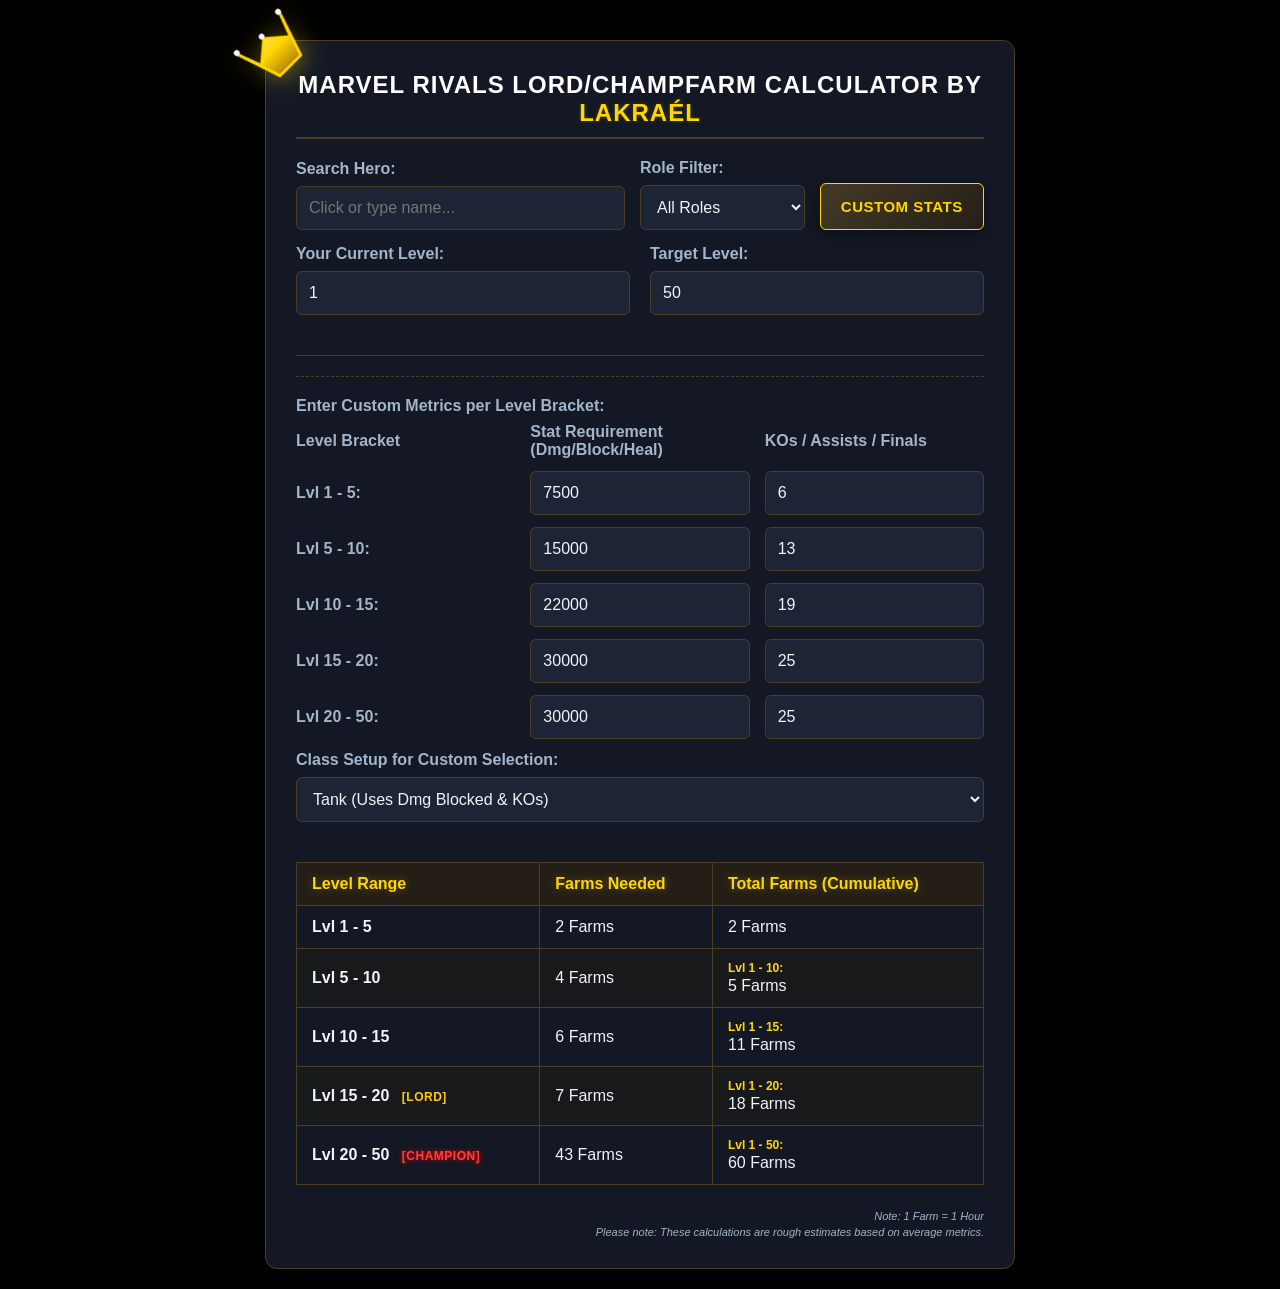
==== index.html @ 8ee36811 "Rename MRLFCHFCALC.html to index.html" ====
<!DOCTYPE html>
<html lang="en">
<head>
    <meta charset="UTF-8">
    <meta name="viewport" content="width=device-width, initial-scale=1.0">
    <title>Marvel Rivals Lord/Champfarm Calculator by Lakraél</title>
    <style>
        :root {
            --bg-color: #000000;
            --container-bg: rgba(21, 26, 38, 0.95);
            --input-bg: rgba(31, 38, 55, 0.9);
            --border-color: #4a3e25; 
            --text-main: #f0f3f8;
            --text-muted: #a3b5cc;
            --accent-color: #ffd700; 
            --gold-glow: #ffb700;
            --table-header: rgba(38, 32, 21, 0.9);
            --table-zebra: rgba(31, 26, 17, 0.5);
            --dps-color: #ff6b6b;
            --tank-color: #54a0ff;
            --support-color: #1dd1a1;
        }

        * {
            box-sizing: border-box;
            margin: 0;
            padding: 0;
            font-family: 'Segoe UI', Tahoma, Geneva, Verdana, sans-serif;
        }

        body {
            background-color: var(--bg-color);
            color: var(--text-main);
            padding: 40px 20px 20px 20px; 
            display: flex;
            justify-content: center;
            align-items: center;
            min-height: 100vh;
        }

        .calculator-card {
            background-color: var(--container-bg);
            border: 1px solid var(--border-color);
            border-radius: 12px;
            width: 100%;
            max-width: 750px;
            padding: 30px;
            box-shadow: 0 12px 40px rgba(0,0,0,0.8);
            transition: transform 0.3s ease, box-shadow 0.3s ease;
            position: relative; 
        }

        .calculator-card:hover {
            box-shadow: 0 16px 50px rgba(255, 215, 0, 0.1);
        }

        .crown-wrapper {
            position: absolute;
            top: -25px; 
            left: -25px;
            z-index: 100;
            cursor: pointer;
        }

        .card-crown-svg {
            width: 70px;
            height: 70px;
            transform: rotate(-45deg); 
            filter: drop-shadow(0 4px 12px rgba(255, 215, 0, 0.4));
            transition: transform 0.3s cubic-bezier(0.175, 0.885, 0.32, 1.275);
            display: block;
        }

        .crown-wrapper:hover .card-crown-svg {
            transform: rotate(-45deg) scale(1.15); 
            filter: drop-shadow(0 6px 18px rgba(255, 215, 0, 0.6));
        }

        .crown-tooltip {
            position: absolute;
            top: 100%; 
            left: 50%;
            transform: translateX(-50%) translateY(5px);
            background-color: #1f2637;
            border: 1px solid var(--accent-color);
            color: #ffffff;
            padding: 6px 14px;
            border-radius: 6px;
            font-size: 13px;
            font-weight: bold;
            white-space: nowrap;
            box-shadow: 0 6px 20px rgba(0,0,0,0.7);
            opacity: 0;
            visibility: hidden;
            transition: opacity 0.25s ease, transform 0.25s ease, visibility 0.25s;
            pointer-events: none;
        }

        .crown-tooltip::after {
            content: "";
            position: absolute;
            bottom: 100%;
            left: 50%;
            transform: translateX(-50%);
            border-width: 6px;
            border-style: solid;
            border-color: transparent transparent var(--accent-color) transparent;
        }

        .crown-wrapper:hover .crown-tooltip {
            opacity: 1;
            visibility: visible;
            transform: translateX(-50%) translateY(15px); 
        }

        h1 {
            font-size: 24px;
            margin-bottom: 20px;
            text-align: center;
            color: #ffffff;
            text-transform: uppercase;
            letter-spacing: 1px;
            border-bottom: 2px solid var(--border-color);
            padding-bottom: 10px;
        }

        .shimmer-name {
            color: var(--accent-color);
            font-weight: bold;
            text-shadow: 0 0 4px rgba(255, 215, 0, 0.2);
            animation: goldGlow 3s infinite alternate ease-in-out;
            display: inline-block;
        }

        @keyframes goldGlow {
            0% { text-shadow: 0 0 4px rgba(255, 215, 0, 0.4), 0 0 10px rgba(255, 215, 0, 0.2); filter: brightness(1); }
            50% { text-shadow: 0 0 12px rgba(255, 215, 0, 0.8), 0 0 25px rgba(255, 183, 0, 0.6); filter: brightness(1.2); }
            100% { text-shadow: 0 0 4px rgba(255, 215, 0, 0.4), 0 0 10px rgba(255, 215, 0, 0.2); filter: brightness(1); }
        }

        .form-group {
            margin-bottom: 20px;
            position: relative;
        }

        label {
            display: block;
            margin-bottom: 8px;
            font-weight: 600;
            color: var(--text-muted);
        }

        select, input {
            width: 100%;
            padding: 12px;
            background-color: var(--input-bg);
            border: 1px solid var(--border-color);
            border-radius: 6px;
            color: var(--text-main);
            font-size: 16px;
            outline: none;
            transition: border-color 0.2s, box-shadow 0.2s, transform 0.2s ease;
        }

        select:hover, input:hover {
            border-color: var(--accent-color);
            box-shadow: 0 0 10px rgba(255, 215, 0, 0.2);
            transform: scale(1.01);
        }

        select:focus, input:focus {
            border-color: var(--accent-color);
            box-shadow: 0 0 14px rgba(255, 215, 0, 0.4);
            transform: scale(1.01);
        }

        .top-controls-grid {
            display: grid;
            grid-template-columns: 2fr 1fr 1fr;
            gap: 15px;
            margin-bottom: 15px;
            align-items: flex-end;
        }

        .btn-custom-stats {
            width: 100%;
            padding: 12px;
            background: linear-gradient(135deg, rgba(74, 62, 37, 0.9), rgba(38, 32, 21, 0.9));
            border: 1px solid var(--accent-color);
            border-radius: 6px;
            color: var(--accent-color);
            font-size: 15px;
            font-weight: bold;
            cursor: pointer;
            text-transform: uppercase;
            letter-spacing: 0.5px;
            transition: all 0.2s ease;
            height: 47px;
            display: flex;
            justify-content: center;
            align-items: center;
            box-shadow: 0 4px 15px rgba(0,0,0,0.4);
        }

        .btn-custom-stats:hover {
            background: linear-gradient(135deg, var(--accent-color), #b8860b);
            color: #000000;
            box-shadow: 0 0 15px rgba(255, 215, 0, 0.4);
            transform: scale(1.03);
        }

        .suggestions-list {
            position: absolute;
            top: 100%;
            left: 0;
            width: 100%;
            background-color: #1f2637;
            border: 1px solid var(--border-color);
            border-top: none;
            border-radius: 0 0 6px 6px;
            max-height: 250px;
            overflow-y: auto;
            z-index: 1000;
            display: none;
            box-shadow: 0 8px 24px rgba(0,0,0,0.5);
        }

        .suggestion-item {
            padding: 12px;
            cursor: pointer;
            display: flex;
            justify-content: space-between;
            align-items: center;
            border-bottom: 1px solid rgba(74, 62, 37, 0.3);
            transition: background-color 0.2s, color 0.2s;
        }

        .suggestion-item:hover {
            background-color: rgba(255, 215, 0, 0.15);
            color: #ffffff;
        }

        .suggestion-item:last-child { border-bottom: none; }

        .role-badge {
            font-size: 11px;
            padding: 2px 6px;
            border-radius: 4px;
            font-weight: bold;
            text-transform: uppercase;
        }
        .badge-dps { background-color: rgba(255, 107, 107, 0.15); color: var(--dps-color); border: 1px solid rgba(255, 107, 107, 0.3); }
        .badge-tank { background-color: rgba(84, 160, 255, 0.15); color: var(--tank-color); border: 1px solid rgba(84, 160, 255, 0.3); }
        .badge-support { background-color: rgba(29, 209, 161, 0.15); color: var(--support-color); border: 1px solid rgba(29, 209, 161, 0.3); }
        .badge-custom { background-color: rgba(255, 215, 0, 0.1); color: var(--accent-color); border: 1px solid rgba(255, 215, 0, 0.2); }

        .level-tracker-grid {
            display: grid;
            grid-template-columns: 1fr 1fr;
            gap: 20px;
            margin-bottom: 20px;
            border-bottom: 1px solid var(--border-color);
            padding-bottom: 20px;
        }

        .custom-inputs {
            display: block;
            margin-top: 20px;
            border-top: 1px dashed var(--border-color);
            padding-top: 20px;
        }

        .grid-row {
            display: grid;
            grid-template-columns: 1fr 1fr 1fr;
            gap: 15px;
            margin-bottom: 12px;
            align-items: center;
        }

        .grid-row span {
            font-weight: bold;
            color: var(--text-muted);
        }

        .table-container {
            margin-top: 30px;
            overflow-x: auto;
        }

        table {
            width: 100%;
            border-collapse: collapse;
            margin-top: 10px;
            background-color: transparent;
        }

        th, td {
            padding: 12px 15px;
            text-align: left;
            border: 1px solid var(--border-color);
        }

        th {
            background-color: var(--table-header);
            color: var(--accent-color);
            font-weight: 600;
            text-shadow: 0 0 8px rgba(255, 215, 0, 0.3);
        }

        tr { Black-color: transparent; transition: transform 0.2s ease, background-color 0.2s; }

        tbody tr:hover td {
            background-color: rgba(74, 62, 37, 0.2) !important;
            color: #ffffff;
        }
        
        tbody tr:hover { transform: scale(1.01); }

        tr:nth-child(even) td { background-color: var(--table-zebra); }
        
        .total-label {
            color: var(--accent-color);
            font-weight: bold;
            font-size: 12px;
            display: block;
            margin-bottom: 2px;
        }

        /* Blitzer-Animationen für Ränge */
        .rank-badge {
            font-weight: 900;
            margin-left: 8px;
            text-transform: uppercase;
            font-size: 12px;
            letter-spacing: 0.5px;
        }

        /* Lord blitzt dezent */
        .rank-lord {
            color: #ffcc00;
            animation: lordFlash 2s infinite ease-in-out;
        }

        /* Champion blitzt aggressiver und stärker */
        .rank-champion {
            color: #ff3e3e;
            text-shadow: 0 0 4px #ff0000;
            animation: champFlash 0.8s infinite ease-in-out;
        }

        @keyframes lordFlash {
            0%, 100% { opacity: 0.6; text-shadow: 0 0 2px rgba(255,204,0,0.4); }
            50% { opacity: 1; text-shadow: 0 0 8px rgba(255,204,0,1); }
        }

        @keyframes champFlash {
            0%, 100% { opacity: 0.4; text-shadow: 0 0 2px rgba(255,0,0,0.3); transform: scale(1); }
            50% { opacity: 1; text-shadow: 0 0 14px #ff0000, 0 0 4px #ffffff; transform: scale(1.03); }
        }

        .footer-container {
            margin-top: 25px;
            display: flex;
            flex-direction: column;
            gap: 4px;
            align-items: flex-end;
            font-size: 11px;
            color: var(--text-muted);
            font-style: italic;
        }

        /* MODAL STYLES */
        .modal-overlay {
            position: fixed;
            top: 0;
            left: 0;
            width: 100%;
            height: 100%;
            background-color: rgba(0, 0, 0, 0.85);
            display: flex;
            justify-content: center;
            align-items: center;
            z-index: 2000;
            opacity: 0;
            visibility: hidden;
            transition: opacity 0.3s ease, visibility 0.3s ease;
        }

        .modal-overlay.active {
            opacity: 1;
            visibility: visible;
        }

        .modal-content {
            background-color: var(--container-bg);
            border: 2px solid var(--border-color);
            border-radius: 12px;
            width: 100%;
            max-width: 520px;
            padding: 30px;
            box-shadow: 0 20px 60px rgba(0,0,0,0.9);
            transform: translateY(-20px);
            transition: transform 0.3s ease;
        }

        .modal-overlay.active .modal-content {
            transform: translateY(0);
        }

        .modal-header {
            font-size: 20px;
            color: var(--accent-color);
            text-transform: uppercase;
            margin-bottom: 8px;
            text-align: center;
            font-weight: bold;
        }

        .modal-explain-text {
            font-size: 12px;
            color: var(--text-muted);
            text-align: center;
            margin-bottom: 20px;
            line-height: 1.4;
            border-bottom: 1px solid var(--border-color);
            padding-bottom: 12px;
        }

        .modal-grid {
            display: grid;
            grid-template-columns: 1fr 1fr;
            gap: 15px;
            margin-bottom: 25px;
        }

        .modal-buttons {
            display: flex;
            gap: 12px;
            justify-content: flex-end;
        }

        .btn-modal {
            padding: 10px 16px;
            border-radius: 6px;
            font-weight: bold;
            cursor: pointer;
            text-transform: uppercase;
            font-size: 13px;
            transition: all 0.2s;
        }

        .btn-confirm {
            background-color: var(--accent-color);
            border: 1px solid var(--accent-color);
            color: #000000;
        }
        .btn-confirm:hover {
            background-color: #ffe875;
            box-shadow: 0 0 10px rgba(255, 215, 0, 0.4);
        }

        .btn-reset {
            background-color: rgba(184, 134, 11, 0.15);
            border: 1px solid darkbackground;
            border: 1px solid #b8860b;
            color: var(--accent-color);
        }
        .btn-reset:hover {
            background-color: rgba(184, 134, 11, 0.3);
            color: #ffffff;
        }

        .btn-cancel {
            background-color: transparent;
            border: 1px solid var(--text-muted);
            color: var(--text-muted);
        }
        .btn-cancel:hover {
            border-color: #ffffff;
            color: #ffffff;
        }
        
        .stat-limit-hint {
            font-size: 11px;
            color: #ff6b6b;
            margin-top: 2px;
            font-style: italic;
        }
    </style>
</head>
<body>

<div class="calculator-card">
    
    <div class="crown-wrapper">
        <div class="crown-tooltip">Hey G</div>
        <svg class="card-crown-svg" viewBox="0 0 24 24" fill="none" xmlns="http://www.w3.org/2000/svg">
            <path d="M2 4L5 12L12 6L19 12L22 4L17 19H7L2 4Z" fill="url(#goldGradient)" stroke="#ffd700" stroke-width="1" stroke-linejoin="round"/>
            <circle cx="2" cy="3" r="1" fill="#ffffff" />
            <circle cx="12" cy="5" r="1" fill="#ffffff" />
            <circle cx="22" cy="3" r="1" fill="#ffffff" />
            <defs>
                <linearGradient id="goldGradient" x1="12" y1="3" x2="12" y2="19" gradientUnits="userSpaceOnUse">
                    <stop offset="0%" stop-color="#ffe875" />
                    <stop offset="50%" stop-color="#ffd700" />
                    <stop offset="100%" stop-color="#b8860b" />
                </linearGradient>
            </defs>
        </svg>
    </div>

    <h1>Marvel Rivals Lord/Champfarm Calculator by <span class="shimmer-name">Lakraél</span></h1>
    
    <div class="top-controls-grid">
        <div class="form-group" style="margin-bottom: 0;">
            <label for="charSearch">Search Hero:</label>
            <input type="text" id="charSearch" placeholder="Click or type name..." autocomplete="off">
            <div id="suggestionsPanel" class="suggestions-list"></div>
        </div>
        <div class="form-group" style="margin-bottom: 0;">
            <label for="roleFilter">Role Filter:</label>
            <select id="roleFilter">
                <option value="ALL">All Roles</option>
                <option value="DPS">DPS</option>
                <option value="Tank">Tank</option>
                <option value="Support">Support</option>
            </select>
        </div>
        <div class="form-group" style="margin-bottom: 0;">
            <button class="btn-custom-stats" id="openStatsModal">Custom Stats</button>
        </div>
    </div>

    <div class="level-tracker-grid" style="margin-top: 15px;">
        <div class="form-group">
            <label for="currentLevel">Your Current Level:</label>
            <input type="number" id="currentLevel" value="1" min="1" max="50">
        </div>
        <div class="form-group">
            <label for="targetLevel">Target Level:</label>
            <input type="number" id="targetLevel" value="50" min="1" max="50">
        </div>
    </div>

    <!-- Custom Threshold Input Fields -->
    <div id="customInputs" class="custom-inputs">
        <label>Enter Custom Metrics per Level Bracket:</label>
        <div class="grid-row">
            <span>Level Bracket</span>
            <span>Stat Requirement (Dmg/Block/Heal)</span>
            <span>KOs / Assists / Finals</span>
        </div>
        <div class="grid-row">
            <span>Lvl 1 - 5:</span>
            <input type="number" id="custom_d1" value="7500">
            <input type="number" id="custom_c1" value="6">
        </div>
        <div class="grid-row">
            <span>Lvl 5 - 10:</span>
            <input type="number" id="custom_d2" value="15000">
            <input type="number" id="custom_c2" value="13">
        </div>
        <div class="grid-row">
            <span>Lvl 10 - 15:</span>
            <input type="number" id="custom_d3" value="22000">
            <input type="number" id="custom_c3" value="19">
        </div>
        <div class="grid-row">
            <span>Lvl 15 - 20:</span>
            <input type="number" id="custom_d4" value="30000">
            <input type="number" id="custom_c4" value="25">
        </div>
        <div class="grid-row">
            <span>Lvl 20 - 50:</span>
            <input type="number" id="custom_d5" value="30000">
            <input type="number" id="custom_c5" value="25">
        </div>
        <div class="form-group" style="margin-top: 10px;">
            <label for="customClass">Class Setup for Custom Selection:</label>
            <select id="customClass">
                <option value="Tank">Tank (Uses Dmg Blocked & KOs)</option>
                <option value="Support">Support (Uses Healing & Assists)</option>
                <option value="DPS">DPS (Uses Damage & Finals)</option>
            </select>
        </div>
    </div>

    <div class="table-container">
        <table>
            <thead>
                <tr>
                    <th>Level Range</th>
                    <th>Farms Needed</th>
                    <th>Total Farms (Cumulative)</th>
                </tr>
            </thead>
            <tbody id="resultTableBody"></tbody>
        </table>
    </div>

    <div class="footer-container">
        <div>Note: 1 Farm = 1 Hour</div>
        <div>Please note: These calculations are rough estimates based on average metrics.</div>
    </div>
</div>

<!-- POPUP MODAL -->
<div class="modal-overlay" id="statsModal">
    <div class="modal-content">
        <div class="modal-header">Global Core Stats Setup</div>
        <div class="modal-explain-text">
            Changing these values updates your global matchmaking output, directly altering the overall points generated per farm across all heroes.
        </div>
        
        <div class="modal-grid">
            <div class="form-group">
                <label for="modalDmg">Damage:</label>
                <input type="number" id="modalDmg" value="196000" min="0" max="200000">
                <div class="stat-limit-hint">Max 200k</div>
            </div>
            <div class="form-group">
                <label for="modalBlocked">Dmg Blocked (Tanks):</label>
                <input type="number" id="modalBlocked" value="150000" min="0" max="200000">
                <div class="stat-limit-hint">Max 200k</div>
            </div>
            <div class="form-group">
                <label for="modalHealing">Healing (Supports):</label>
                <input type="number" id="modalHealing" value="150000" min="0" max="200000">
                <div class="stat-limit-hint">Max 200k</div>
            </div>
            <div class="form-group">
                <label for="modalKos">KOs (Tank Stat):</label>
                <input type="number" id="modalKos" value="150" min="0">
            </div>
            <div class="form-group">
                <label for="modalAssists">Assists (Support Stat):</label>
                <input type="number" id="modalAssists" value="150" min="0">
            </div>
            <div class="form-group">
                <label for="modalFinals">Finals (DPS Stat):</label>
                <input type="number" id="modalFinals" value="77" min="0">
            </div>
        </div>

        <div class="modal-buttons">
            <button class="btn-modal btn-cancel" id="closeStatsModal">Cancel</button>
            <button class="btn-modal btn-reset" id="resetStatsModal">Reset to Defaults</button>
            <button class="btn-modal btn-confirm" id="saveStatsModal">Apply & Save</button>
        </div>
    </div>
</div>

<script>
    // Standard-Durchschnittswerte zum Zurücksetzen hinterlegen
    const defaultCoreStats = {
        dmg: 196000,
        blocked: 150000,
        healing: 150000,
        Tank: 150,       
        Support: 150,    
        DPS: 77          
    };

    // Aktive Core Stats klonen
    let coreStats = { ...defaultCoreStats };

    const database = {
        "Angela": { class: "Tank", lines: [[7500, 6], [15000, 13], [22000, 19], [30000, 25], [30000, 25]] },
        "Black Cat": { class: "DPS", lines: [[3700, 5], [7500, 10], [11000, 15], [15000, 20], [15000, 20]] },
        "Black Panther / BP": { class: "DPS", lines: [[3700, 5], [7500, 10], [11000, 15], [15000, 20], [15000, 20]] },
        "Black Widow / BW": { class: "DPS", lines: [[3100, 5], [6200, 10], [9200, 15], [12000, 20], [12000, 20]] },
        "Blade": { class: "DPS", lines: [[5100, 5], [10000, 10], [15000, 15], [20000, 20], [20000, 20]] },
        "Bruce Banner / Hulk": { class: "Tank", lines: [[10000, 5], [21000, 11], [31000, 16], [42000, 22], [42000, 22]] },
        "Captain America / Cap": { class: "Tank", lines: [[9000, 6], [18000, 13], [27000, 19], [36000, 25], [36000, 25]] },
        "Cloak and Dagger / Cnd": { class: "Support", lines: [[5400, 7.5], [11000, 15], [16000, 19], [36000, 25], [36000, 25]] },
        "Cyclops": { class: "DPS", lines: [[5700, 6], [11000, 11], [17000, 17], [23000, 23], [23000, 23]] },
        "Daredevil": { class: "DPS", lines: [[3700, 5], [7500, 10], [11000, 15], [15000, 20], [15000, 20]] },
        "Deadpool": { class: "Support", lines: [[5700, 7.5], [11000, 15], [17000, 22.5], [23000, 30], [23000, 30]] },
        "Devil Dinosaur": { class: "Tank", lines: [[14000, 7], [27000, 15], [41000, 22], [55000, 29], [55000, 29]] },
        "Doctor Strange": { class: "Tank", lines: [[10000, 6], [21000, 13], [31000, 19], [42000, 25], [42000, 25]] },
        "Elsa Bloodstone": { class: "DPS", lines: [[5700, 6], [11000, 11], [17000, 17], [23000, 23], [23000, 23]] },
        "Emma Frost": { class: "Tank", lines: [[10000, 7], [21000, 15], [31000, 22], [42000, 29], [42000, 29]] },
        "Gambit": { class: "Support", lines: [[4500, 7.5], [9100, 15], [14000, 22.5], [18000, 30], [18000, 30]] },
        "Groot": { class: "Tank", lines: [[14000, 6], [27000, 13], [41000, 19], [55000, 25], [55000, 25]] },
        "Hawkeye": { class: "DPS", lines: [[5100, 6], [10000, 11], [15000, 17], [20000, 23], [20000, 23]] },
        "Hela": { class: "DPS", lines: [[5700, 7], [11000, 13], [17000, 19], [23000, 25], [23000, 25]] },
        "Human Torch": { class: "DPS", lines: [[4400, 4], [8800, 8], [13000, 12], [18000, 17], [18000, 17]] },
        "Invisible Woman": { class: "Support", lines: [[6200, 7.5], [12000, 15], [18000, 22.5], [25000, 30], [25000, 30]] },
        "Iron Fist": { class: "DPS", lines: [[3100, 4], [6200, 8], [9200, 12], [12000, 17], [12000, 17]] },
        "Iron Man": { class: "DPS", lines: [[4400, 4], [8800, 8], [13000, 12], [18000, 17], [18000, 17]] },
        "Jeff": { class: "Support", lines: [[5400, 12.5], [11000, 13], [16000, 19], [21000, 25.5], [21000, 25.5]] },
        "Loki": { class: "Support", lines: [[5400, 7.5], [11000, 15], [16000, 22.5], [21000, 30], [21000, 30]] },
        "Magik": { class: "DPS", lines: [[4400, 5], [8800, 10], [13000, 15], [18000, 20], [18000, 20]] },
        "Magneto": { class: "Tank", lines: [[9000, 7], [18000, 15], [27000, 22], [36000, 29], [36000, 29]] },
        "Moon Knight": { class: "DPS", lines: [[4400, 4], [8800, 8], [13000, 12], [18000, 17], [18000, 17]] },
        "Mr. Fantastic": { class: "DPS", lines: [[5100, 5], [10000, 10], [15000, 15], [20000, 20], [20000, 20]] },
        "Namor": { class: "DPS", lines: [[5100, 4], [10000, 8], [15000, 12], [20000, 17], [20000, 17]] },
        "Peni Parker": { class: "Tank", lines: [[7500, 7], [15000, 15], [22000, 22], [30000, 29], [30000, 29]] },
        "Phoenix": { class: "DPS", lines: [[5700, 7], [11000, 13], [17000, 19], [23000, 25], [23000, 25]] },
        "Psylocke": { class: "DPS", lines: [[3700, 5], [7500, 10], [11000, 15], [15000, 20], [15000, 20]] },
        "Rocket Raccoon": { class: "Support", lines: [[5400, 7.5], [11000, 15], [16000, 22.5], [21000, 30], [21000, 30]] },
        "Rogue": { class: "Tank", lines: [[9000, 6], [18000, 13], [27000, 19], [36000, 25], [36000, 25]] },
        "Scarlet Witch": { class: "DPS", lines: [[3700, 5], [7500, 10], [11000, 15], [15000, 20], [15000, 20]] },
        "Spiderman": { class: "DPS", lines: [[3100, 4], [6200, 8], [9200, 12], [12000, 17], [12000, 17]] },
        "Squirrel Girl": { class: "DPS", lines: [[5100, 5], [10000, 10], [15000, 15], [20000, 20], [20000, 20]] },
        "Star-Lord": { class: "DPS", lines: [[4400, 5], [8800, 10], [13000, 15], [18000, 20], [18000, 20]] },
        "Storm": { class: "DPS", lines: [[4400, 5], [8800, 10], [13000, 15], [18000, 20], [18000, 20]] },
        "The Punisher": { class: "DPS", lines: [[5100, 5], [10000, 10], [15000, 15], [20000, 20], [20000, 20]] },
        "The Thing": { class: "Tank", lines: [[10000, 7], [21000, 15], [31000, 22], [42000, 29], [42000, 29]] },
        "Thor": { class: "Tank", lines: [[9000, 6], [18000, 13], [27000, 19], [36000, 25], [36000, 25]] },
        "Venom": { class: "Tank", lines: [[10000, 6], [21000, 13], [31000, 19], [42000, 25], [42000, 25]] },
        "White Fox": { class: "Support", lines: [[5400, 7.5], [11000, 15], [16000, 22.5], [21000, 30], [21000, 30]] },
        "Winter Soldier": { class: "DPS", lines: [[3700, 4], [7500, 8], [11000, 12], [15000, 17], [15000, 17]] },
        "Wolverine": { class: "DPS", lines: [[4400, 5], [8800, 10], [13000, 15], [18000, 20], [18000, 20]] }
    };

    const levelRanges = [
        { min: 1,  max: 5,  costPerLevel: 125,  questPoints: 7,  timePoints: 80,  name: "Lvl 1 - 5", badge: "" },
        { min: 5,  max: 10, costPerLevel: 240,  questPoints: 13, timePoints: 80,  name: "Lvl 5 - 10", badge: "" },
        { min: 10, max: 15, costPerLevel: 400,  questPoints: 20, timePoints: 80,  name: "Lvl 10 - 15", badge: "" },
        { min: 15, max: 20, costPerLevel: 480,  questPoints: 26, timePoints: 80,  name: "Lvl 15 - 20", badge: '<span class="rank-badge rank-lord">[Lord]</span>' },
        { min: 20, max: 50, costPerLevel: 1600, questPoints: 80, timePoints: 240, name: "Lvl 20 - 50", badge: '<span class="rank-badge rank-champion">[Champion]</span>' }
    ];

    let selectedCharacterKey = "custom"; 

    const searchInput = document.getElementById("charSearch");
    const panel = document.getElementById("suggestionsPanel");
    const roleFilter = document.getElementById("roleFilter");
    const customInputsDiv = document.getElementById("customInputs");
    
    const statsModal = document.getElementById("statsModal");
    const openStatsBtn = document.getElementById("openStatsModal");
    const closeStatsBtn = document.getElementById("closeStatsModal");
    const saveStatsBtn = document.getElementById("saveStatsModal");
    const resetStatsBtn = document.getElementById("resetStatsModal");

    openStatsBtn.addEventListener("click", () => {
        document.getElementById("modalDmg").value = coreStats.dmg;
        document.getElementById("modalBlocked").value = coreStats.blocked;
        document.getElementById("modalHealing").value = coreStats.healing;
        document.getElementById("modalKos").value = coreStats.Tank;
        document.getElementById("modalAssists").value = coreStats.Support;
        document.getElementById("modalFinals").value = coreStats.DPS;
        statsModal.classList.add("active");
    });

    closeStatsBtn.addEventListener("click", () => statsModal.classList.remove("active"));

    // Reset Knopf Logik
    resetStatsBtn.addEventListener("click", () => {
        document.getElementById("modalDmg").value = defaultCoreStats.dmg;
        document.getElementById("modalBlocked").value = defaultCoreStats.blocked;
        document.getElementById("modalHealing").value = defaultCoreStats.healing;
        document.getElementById("modalKos").value = defaultCoreStats.Tank;
        document.getElementById("modalAssists").value = defaultCoreStats.Support;
        document.getElementById("modalFinals").value = defaultCoreStats.DPS;
    });

    saveStatsBtn.addEventListener("click", () => {
        let newDmg = Math.min(200000, Math.max(0, parseFloat(document.getElementById("modalDmg").value) || 0));
        let newBlocked = Math.min(200000, Math.max(0, parseFloat(document.getElementById("modalBlocked").value) || 0));
        let newHealing = Math.min(200000, Math.max(0, parseFloat(document.getElementById("modalHealing").value) || 0));
        
        coreStats.dmg = newDmg;
        coreStats.blocked = newBlocked;
        coreStats.healing = newHealing;
        coreStats.Tank = Math.max(0, parseFloat(document.getElementById("modalKos").value) || 0);
        coreStats.Support = Math.max(0, parseFloat(document.getElementById("modalAssists").value) || 0);
        coreStats.DPS = Math.max(0, parseFloat(document.getElementById("modalFinals").value) || 0);

        statsModal.classList.remove("active");
        calculate(); 
    });

    function showSuggestions() {
        const query = searchInput.value.toLowerCase();
        const activeRole = roleFilter.value;
        panel.innerHTML = "";

        if (query === "" || "-- custom thresholds setup --".includes(query)) {
            const div = document.createElement("div");
            div.className = "suggestion-item";
            div.innerHTML = `<span>-- Custom Thresholds Setup --</span><span class="role-badge badge-custom">Custom</span>`;
            div.onclick = () => selectHero("custom", "-- Custom Thresholds Setup --");
            panel.appendChild(div);
        }

        for (const name in database) {
            const data = database[name];
            const matchesSearch = name.toLowerCase().includes(query);
            const matchesRole = (activeRole === "ALL" || data.class === activeRole);

            if (matchesSearch && matchesRole) {
                const div = document.createElement("div");
                div.className = "suggestion-item";
                let badgeClass = data.class.toLowerCase();
                div.innerHTML = `<span>${name}</span><span class="role-badge badge-${badgeClass}">${data.class}</span>`;
                div.onclick = () => selectHero(name, name);
                panel.appendChild(div);
            }
        }
        panel.style.display = panel.children.length > 0 ? "block" : "none";
    }

    function selectHero(key, displayName) {
        selectedCharacterKey = key;
        searchInput.value = (key === "custom") ? "" : displayName;
        panel.style.display = "none";
        customInputsDiv.style.display = (key === "custom") ? "block" : "none";
        calculate();
    }

    searchInput.addEventListener("click", () => { searchInput.value = ""; showSuggestions(); });
    searchInput.addEventListener("focus", showSuggestions);
    searchInput.addEventListener("input", showSuggestions);
    roleFilter.addEventListener("change", showSuggestions);

    document.addEventListener("click", (e) => {
        if (!searchInput.contains(e.target) && !panel.contains(e.target) && !roleFilter.contains(e.target)) {
            panel.style.display = "none";
        }
    });

    document.getElementById("currentLevel").addEventListener("input", calculate);
    document.getElementById("targetLevel").addEventListener("input", calculate);
    document.getElementById("customClass").addEventListener("change", calculate);
    for (let i = 1; i <= 5; i++) {
        document.getElementById(`custom_d${i}`).addEventListener('input', calculate);
        document.getElementById(`custom_c${i}`).addEventListener('input', calculate);
    }

    function formatFarms(farmsValue) {
        if (farmsValue <= 0) return "0 Farms";
        return `${Math.ceil(farmsValue)} Farms`;
    }

    function calculate() {
        let currentLvl = parseInt(document.getElementById("currentLevel").value) || 1;
        let targetLvl = parseInt(document.getElementById("targetLevel").value) || 50;

        if (currentLvl < 1) currentLvl = 1; if (currentLvl > 50) currentLvl = 50;
        if (targetLvl < 1) targetLvl = 1; if (targetLvl > 50) targetLvl = 50;

        let charClass = "";
        let lines = [];

        if (selectedCharacterKey === "custom") {
            charClass = document.getElementById("customClass").value;
            for (let i = 1; i <= 5; i++) {
                const dmg = parseFloat(document.getElementById(`custom_d${i}`).value) || 1;
                const cls = parseFloat(document.getElementById(`custom_c${i}`).value) || 1;
                lines.push([dmg, cls]);
            }
        } else {
            if (!database[selectedCharacterKey]) return;
            charClass = database[selectedCharacterKey].class;
            lines = database[selectedCharacterKey].lines;
        }

        let activeBigStatValue = coreStats.dmg; 
        if (charClass === "Support") {
            activeBigStatValue = coreStats.healing; 
        } else if (charClass === "Tank") {
            activeBigStatValue = coreStats.blocked; 
        }

        let farmsCumulative = 0;
        let firstPrintedRow = true;
        const tableBody = document.getElementById("resultTableBody");
        tableBody.innerHTML = "";

        levelRanges.forEach((range, index) => {
            if (range.min >= targetLvl) return;

            const activeStart = Math.max(currentLvl, range.min);
            const activeEnd = Math.min(targetLvl, range.max);

            if (activeStart >= activeEnd) return;

            const remainingLevelsInRange = activeEnd - activeStart;
            const dynamicRangeCost = remainingLevelsInRange * range.costPerLevel;

            const threshDmg = lines[index][0];
            const threshCls = lines[index][1];

            const dmgPoints = Math.floor(activeBigStatValue / threshDmg) * range.questPoints;
            const clsPoints = Math.floor(coreStats[charClass] / threshCls) * range.questPoints;
            const totalPointsPerFarm = range.timePoints + dmgPoints + clsPoints;

            const farmsRange = dynamicRangeCost / totalPointsPerFarm;
            farmsCumulative += farmsRange;

            // Name der Zeile + Badge anhängen falls vorhanden (Lord/Champ)
            let rowName = `Lvl ${activeStart} - ${activeEnd} ${range.badge}`;

            const tr = document.createElement("tr");
            tr.innerHTML = `
                <td><strong>${rowName}</strong></td>
                <td>${formatFarms(farmsRange)}</td>
                <td>
                    ${firstPrintedRow ? formatFarms(farmsRange) : `<span class="total-label">Lvl ${currentLvl} - ${activeEnd}:</span>${formatFarms(farmsCumulative)}`}
                </td>
            `;
            tableBody.appendChild(tr);
            firstPrintedRow = false;
        });

        if (tableBody.innerHTML === "" || currentLvl >= targetLvl) {
            tableBody.innerHTML = `<tr><td colspan="3" style="text-align:center; color:var(--text-muted);">Your target level is equal to or lower than your current level!</td></tr>`;
        }
    }

    calculate();
</script>

</body>
</html>
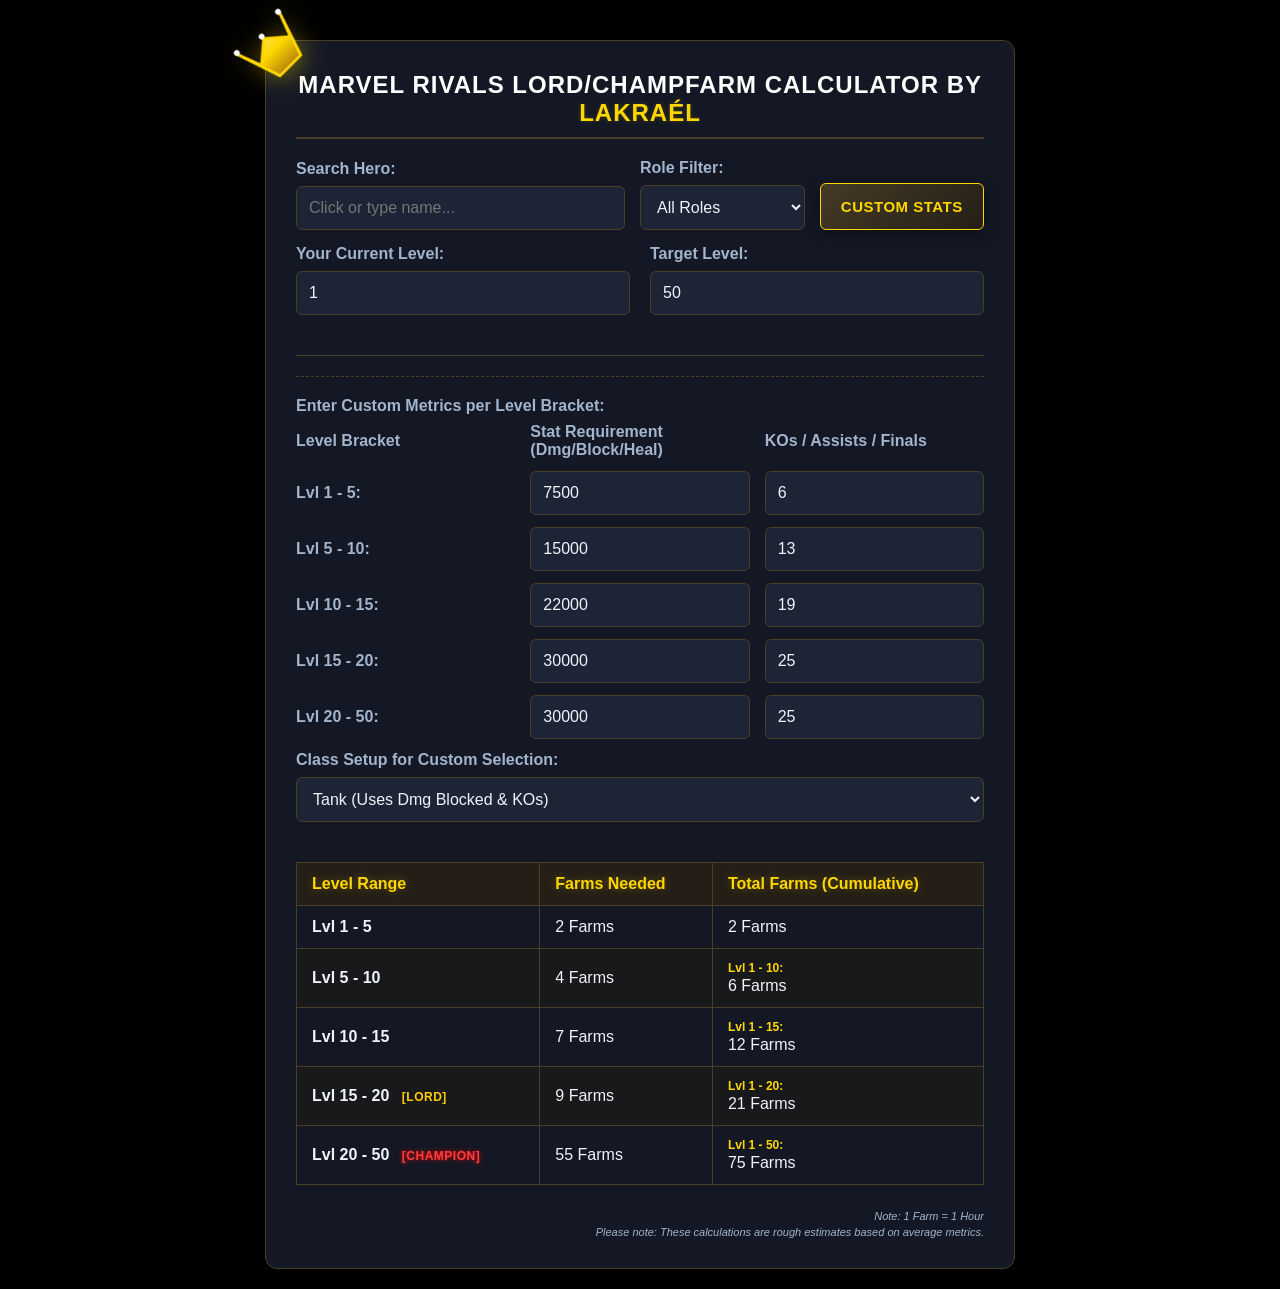
==== commit d5b3902d: "index.html" ====
--- a/index.html
+++ b/index.html
@@ -308,7 +308,7 @@
             text-shadow: 0 0 8px rgba(255, 215, 0, 0.3);
         }
 
-        tr { Black-color: transparent; transition: transform 0.2s ease, background-color 0.2s; }
+        tr { transition: transform 0.2s ease, background-color 0.2s; }
 
         tbody tr:hover td {
             background-color: rgba(74, 62, 37, 0.2) !important;
@@ -327,7 +327,6 @@
             margin-bottom: 2px;
         }
 
-        /* Blitzer-Animationen für Ränge */
         .rank-badge {
             font-weight: 900;
             margin-left: 8px;
@@ -336,13 +335,11 @@
             letter-spacing: 0.5px;
         }
 
-        /* Lord blitzt dezent */
         .rank-lord {
             color: #ffcc00;
             animation: lordFlash 2s infinite ease-in-out;
         }
 
-        /* Champion blitzt aggressiver und stärker */
         .rank-champion {
             color: #ff3e3e;
             text-shadow: 0 0 4px #ff0000;
@@ -408,7 +405,7 @@
             transform: translateY(0);
         }
 
-        .modal-header {
+        .modal-content h3 {
             font-size: 20px;
             color: var(--accent-color);
             text-transform: uppercase;
@@ -462,7 +459,6 @@
 
         .btn-reset {
             background-color: rgba(184, 134, 11, 0.15);
-            border: 1px solid darkbackground;
             border: 1px solid #b8860b;
             color: var(--accent-color);
         }
@@ -538,7 +534,7 @@
             <input type="number" id="currentLevel" value="1" min="1" max="50">
         </div>
         <div class="form-group">
-            <label for="targetLevel">Target Level:</label>
+            <label pour="targetLevel">Target Level:</label>
             <input type="number" id="targetLevel" value="50" min="1" max="50">
         </div>
     </div>
@@ -580,7 +576,7 @@
             <label for="customClass">Class Setup for Custom Selection:</label>
             <select id="customClass">
                 <option value="Tank">Tank (Uses Dmg Blocked & KOs)</option>
-                <option value="Support">Support (Uses Healing & Assists)</option>
+                <option value="Support">Support (Uses Healing & Combined KOs/Assists)</option>
                 <option value="DPS">DPS (Uses Damage & Finals)</option>
             </select>
         </div>
@@ -608,7 +604,7 @@
 <!-- POPUP MODAL -->
 <div class="modal-overlay" id="statsModal">
     <div class="modal-content">
-        <div class="modal-header">Global Core Stats Setup</div>
+        <h3>Global Core Stats Setup</h3>
         <div class="modal-explain-text">
             Changing these values updates your global matchmaking output, directly altering the overall points generated per farm across all heroes.
         </div>
@@ -621,21 +617,21 @@
             </div>
             <div class="form-group">
                 <label for="modalBlocked">Dmg Blocked (Tanks):</label>
-                <input type="number" id="modalBlocked" value="150000" min="0" max="200000">
+                <input type="number" id="modalBlocked" value="196000" min="0" max="200000">
                 <div class="stat-limit-hint">Max 200k</div>
             </div>
             <div class="form-group">
                 <label for="modalHealing">Healing (Supports):</label>
-                <input type="number" id="modalHealing" value="150000" min="0" max="200000">
+                <input type="number" id="modalHealing" value="196000" min="0" max="200000">
                 <div class="stat-limit-hint">Max 200k</div>
             </div>
             <div class="form-group">
                 <label for="modalKos">KOs (Tank Stat):</label>
-                <input type="number" id="modalKos" value="150" min="0">
+                <input type="number" id="modalKos" value="70" min="0">
             </div>
             <div class="form-group">
                 <label for="modalAssists">Assists (Support Stat):</label>
-                <input type="number" id="modalAssists" value="150" min="0">
+                <input type="number" id="modalAssists" value="100" min="0">
             </div>
             <div class="form-group">
                 <label for="modalFinals">Finals (DPS Stat):</label>
@@ -645,24 +641,23 @@
 
         <div class="modal-buttons">
             <button class="btn-modal btn-cancel" id="closeStatsModal">Cancel</button>
-            <button class="btn-modal btn-reset" id="resetStatsModal">Reset to Defaults</button>
+            <button class="btn-modal btn-reset" id="resetStatsModal">Reset Defaults</button>
             <button class="btn-modal btn-confirm" id="saveStatsModal">Apply & Save</button>
         </div>
     </div>
 </div>
 
 <script>
-    // Standard-Durchschnittswerte zum Zurücksetzen hinterlegen
+    // Alle drei Haupt-Werte nun standardmäßig auf 196.000 gesetzt
     const defaultCoreStats = {
         dmg: 196000,
-        blocked: 150000,
-        healing: 150000,
-        Tank: 150,       
-        Support: 150,    
+        blocked: 196000,
+        healing: 196000,
+        Tank: 70,       
+        Support: 100,    
         DPS: 77          
     };
 
-    // Aktive Core Stats klonen
     let coreStats = { ...defaultCoreStats };
 
     const database = {
@@ -748,7 +743,6 @@
 
     closeStatsBtn.addEventListener("click", () => statsModal.classList.remove("active"));
 
-    // Reset Knopf Logik
     resetStatsBtn.addEventListener("click", () => {
         document.getElementById("modalDmg").value = defaultCoreStats.dmg;
         document.getElementById("modalBlocked").value = defaultCoreStats.blocked;
@@ -866,6 +860,11 @@
             activeBigStatValue = coreStats.blocked; 
         }
 
+        let activeClassStatValue = coreStats[charClass];
+        if (charClass === "Support") {
+            activeClassStatValue = coreStats.Tank + coreStats.Support;
+        }
+
         let farmsCumulative = 0;
         let firstPrintedRow = true;
         const tableBody = document.getElementById("resultTableBody");
@@ -886,13 +885,12 @@
             const threshCls = lines[index][1];
 
             const dmgPoints = Math.floor(activeBigStatValue / threshDmg) * range.questPoints;
-            const clsPoints = Math.floor(coreStats[charClass] / threshCls) * range.questPoints;
+            const clsPoints = Math.floor(activeClassStatValue / threshCls) * range.questPoints;
             const totalPointsPerFarm = range.timePoints + dmgPoints + clsPoints;
 
             const farmsRange = dynamicRangeCost / totalPointsPerFarm;
             farmsCumulative += farmsRange;
 
-            // Name der Zeile + Badge anhängen falls vorhanden (Lord/Champ)
             let rowName = `Lvl ${activeStart} - ${activeEnd} ${range.badge}`;
 
             const tr = document.createElement("tr");
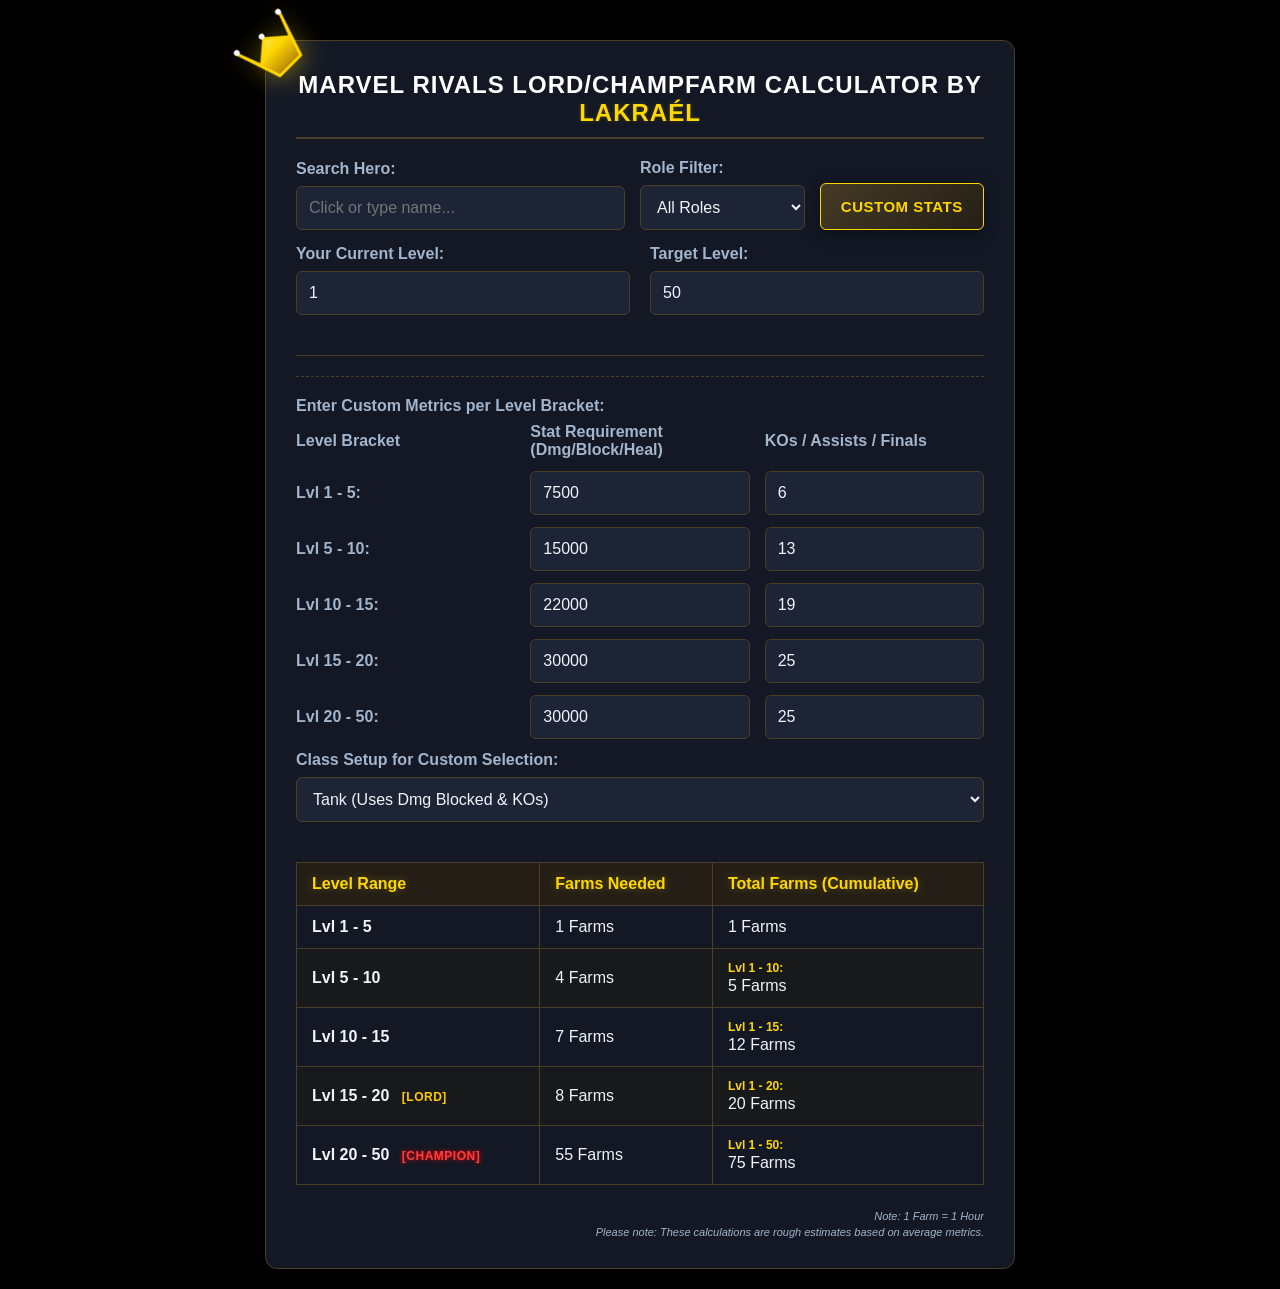
==== commit a131ff7d: "index.html" ====
--- a/index.html
+++ b/index.html
@@ -337,23 +337,18 @@
 
         .rank-lord {
             color: #ffcc00;
-            animation: lordFlash 2s infinite ease-in-out;
+            animation: rankFlash 2s infinite ease-in-out;
         }
 
         .rank-champion {
             color: #ff3e3e;
             text-shadow: 0 0 4px #ff0000;
-            animation: champFlash 0.8s infinite ease-in-out;
-        }
-
-        @keyframes lordFlash {
-            0%, 100% { opacity: 0.6; text-shadow: 0 0 2px rgba(255,204,0,0.4); }
-            50% { opacity: 1; text-shadow: 0 0 8px rgba(255,204,0,1); }
-        }
-
-        @keyframes champFlash {
-            0%, 100% { opacity: 0.4; text-shadow: 0 0 2px rgba(255,0,0,0.3); transform: scale(1); }
-            50% { opacity: 1; text-shadow: 0 0 14px #ff0000, 0 0 4px #ffffff; transform: scale(1.03); }
+            animation: rankFlash 2s infinite ease-in-out;
+        }
+
+        @keyframes rankFlash {
+            0%, 100% { opacity: 0.5; text-shadow: 0 0 2px rgba(255,255,255,0.2); transform: scale(1); }
+            50% { opacity: 1; text-shadow: 0 0 10px currentColor, 0 0 2px #ffffff; transform: scale(1.02); }
         }
 
         .footer-container {
@@ -534,12 +529,11 @@
             <input type="number" id="currentLevel" value="1" min="1" max="50">
         </div>
         <div class="form-group">
-            <label pour="targetLevel">Target Level:</label>
+            <label for="targetLevel">Target Level:</label>
             <input type="number" id="targetLevel" value="50" min="1" max="50">
         </div>
     </div>
 
-    <!-- Custom Threshold Input Fields -->
     <div id="customInputs" class="custom-inputs">
         <label>Enter Custom Metrics per Level Bracket:</label>
         <div class="grid-row">
@@ -601,7 +595,6 @@
     </div>
 </div>
 
-<!-- POPUP MODAL -->
 <div class="modal-overlay" id="statsModal">
     <div class="modal-content">
         <h3>Global Core Stats Setup</h3>
@@ -648,7 +641,6 @@
 </div>
 
 <script>
-    // Alle drei Haupt-Werte nun standardmäßig auf 196.000 gesetzt
     const defaultCoreStats = {
         dmg: 196000,
         blocked: 196000,
@@ -710,14 +702,6 @@
         "Wolverine": { class: "DPS", lines: [[4400, 5], [8800, 10], [13000, 15], [18000, 20], [18000, 20]] }
     };
 
-    const levelRanges = [
-        { min: 1,  max: 5,  costPerLevel: 125,  questPoints: 7,  timePoints: 80,  name: "Lvl 1 - 5", badge: "" },
-        { min: 5,  max: 10, costPerLevel: 240,  questPoints: 13, timePoints: 80,  name: "Lvl 5 - 10", badge: "" },
-        { min: 10, max: 15, costPerLevel: 400,  questPoints: 20, timePoints: 80,  name: "Lvl 10 - 15", badge: "" },
-        { min: 15, max: 20, costPerLevel: 480,  questPoints: 26, timePoints: 80,  name: "Lvl 15 - 20", badge: '<span class="rank-badge rank-lord">[Lord]</span>' },
-        { min: 20, max: 50, costPerLevel: 1600, questPoints: 80, timePoints: 240, name: "Lvl 20 - 50", badge: '<span class="rank-badge rank-champion">[Champion]</span>' }
-    ];
-
     let selectedCharacterKey = "custom"; 
 
     const searchInput = document.getElementById("charSearch");
@@ -803,9 +787,28 @@
         searchInput.value = (key === "custom") ? "" : displayName;
         panel.style.display = "none";
         customInputsDiv.style.display = (key === "custom") ? "block" : "none";
+
+        if (key !== "custom" && database[key]) {
+            const charClass = database[key].class;
+            if (charClass === "Support") {
+                coreStats.Tank = 70;      
+                coreStats.Support = 100;  
+            } else if (charClass === "Tank") {
+                coreStats.Tank = 150;     
+                coreStats.Support = 120;  
+            } else {
+                coreStats.Tank = defaultCoreStats.Tank;
+                coreStats.Support = defaultCoreStats.Support;
+            }
+        } else {
+            coreStats.Tank = defaultCoreStats.Tank;
+            coreStats.Support = defaultCoreStats.Support;
+        }
+
         calculate();
     }
 
+    // WICHTIG: Event-Listener für Eingabeänderungen sicherstellen!
     searchInput.addEventListener("click", () => { searchInput.value = ""; showSuggestions(); });
     searchInput.addEventListener("focus", showSuggestions);
     searchInput.addEventListener("input", showSuggestions);
@@ -825,10 +828,21 @@
         document.getElementById(`custom_c${i}`).addEventListener('input', calculate);
     }
 
+    // Neue kaufmännische Rundungsfunktion (Rundet ab .5 auf)
     function formatFarms(farmsValue) {
         if (farmsValue <= 0) return "0 Farms";
-        return `${Math.ceil(farmsValue)} Farms`;
+        // Kaufmännisches Runden
+        const roundedFarms = Math.round(farmsValue);
+        return `${roundedFarms} Farms`;
     }
+
+    const levelRanges = [
+        { min: 1,  max: 5,  costPerLevel: 125,  questPoints: 7,  timePoints: 80,  name: "Lvl 1 - 5", badge: "" },
+        { min: 5,  max: 10, costPerLevel: 240,  questPoints: 13, timePoints: 80,  name: "Lvl 5 - 10", badge: "" },
+        { min: 10, max: 15, costPerLevel: 400,  questPoints: 20, timePoints: 80,  name: "Lvl 10 - 15", badge: "" },
+        { min: 15, max: 20, costPerLevel: 480,  questPoints: 26, timePoints: 80,  name: "Lvl 15 - 20", badge: '<span class="rank-badge rank-lord">[Lord]</span>' },
+        { min: 20, max: 50, costPerLevel: 1600, questPoints: 80, timePoints: 240, name: "Lvl 20 - 50", badge: '<span class="rank-badge rank-champion">[Champion]</span>' }
+    ];
 
     function calculate() {
         let currentLvl = parseInt(document.getElementById("currentLevel").value) || 1;
@@ -868,7 +882,7 @@
         let farmsCumulative = 0;
         let firstPrintedRow = true;
         const tableBody = document.getElementById("resultTableBody");
-        tableBody.innerHTML = "";
+        tableBody.innerHTML = ""; // Tabelle leeren
 
         levelRanges.forEach((range, index) => {
             if (range.min >= targetLvl) return;
@@ -905,12 +919,13 @@
             firstPrintedRow = false;
         });
 
+        // Wenn keine Zeilen generiert wurden, Hinweis anzeigen
         if (tableBody.innerHTML === "" || currentLvl >= targetLvl) {
             tableBody.innerHTML = `<tr><td colspan="3" style="text-align:center; color:var(--text-muted);">Your target level is equal to or lower than your current level!</td></tr>`;
         }
     }
 
-    calculate();
+    calculate(); // Initiale Berechnung
 </script>
 
 </body>
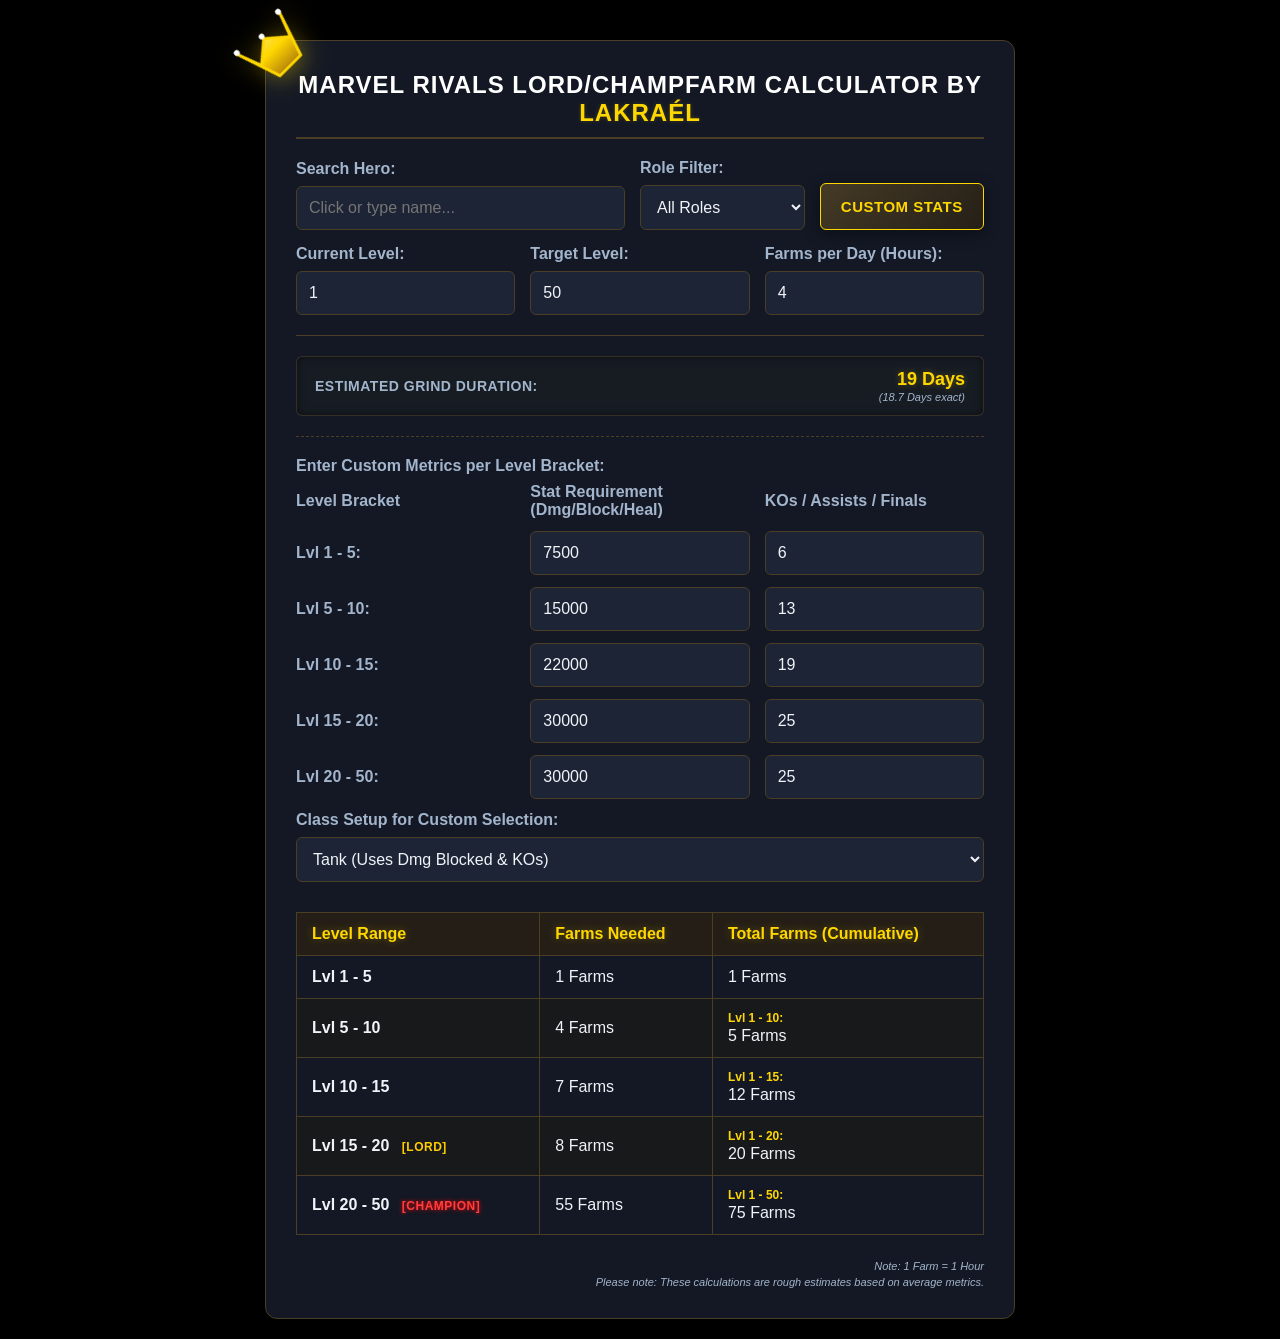
==== commit cd4fc711: "index.html" ====
--- a/index.html
+++ b/index.html
@@ -242,25 +242,117 @@
 
         .suggestion-item:last-child { border-bottom: none; }
 
+        /* NEUE KRAFTVOLLE GLOWING BADGES STYLES */
         .role-badge {
             font-size: 11px;
-            padding: 2px 6px;
+            padding: 4px 10px;
             border-radius: 4px;
             font-weight: bold;
             text-transform: uppercase;
-        }
-        .badge-dps { background-color: rgba(255, 107, 107, 0.15); color: var(--dps-color); border: 1px solid rgba(255, 107, 107, 0.3); }
-        .badge-tank { background-color: rgba(84, 160, 255, 0.15); color: var(--tank-color); border: 1px solid rgba(84, 160, 255, 0.3); }
-        .badge-support { background-color: rgba(29, 209, 161, 0.15); color: var(--support-color); border: 1px solid rgba(29, 209, 161, 0.3); }
-        .badge-custom { background-color: rgba(255, 215, 0, 0.1); color: var(--accent-color); border: 1px solid rgba(255, 215, 0, 0.2); }
+            letter-spacing: 0.5px;
+            display: inline-block;
+            text-align: center;
+            min-width: 75px;
+        }
+        .badge-tank { 
+            background-color: rgba(84, 160, 255, 0.12); 
+            color: var(--tank-color); 
+            border: 1px solid var(--tank-color); 
+            box-shadow: 0 0 10px rgba(84, 160, 255, 0.4);
+        }
+        .badge-dps { 
+            background-color: rgba(255, 107, 107, 0.12); 
+            color: var(--dps-color); 
+            border: 1px solid var(--dps-color); 
+            box-shadow: 0 0 10px rgba(255, 107, 107, 0.4);
+        }
+        .badge-support { 
+            background-color: rgba(29, 209, 161, 0.12); 
+            color: var(--support-color); 
+            border: 1px solid var(--support-color); 
+            box-shadow: 0 0 10px rgba(29, 209, 161, 0.4);
+        }
+        .badge-custom { 
+            background-color: rgba(255, 215, 0, 0.1); 
+            color: var(--accent-color); 
+            border: 1px solid var(--accent-color); 
+            box-shadow: 0 0 8px rgba(255, 215, 0, 0.3);
+        }
+
+        .character-info-card {
+            background-color: rgba(27, 34, 50, 0.7);
+            border: 1px solid var(--border-color);
+            border-radius: 8px;
+            padding: 15px;
+            margin-top: 5px;
+            margin-bottom: 15px;
+            display: none;
+            box-shadow: inset 0 0 10px rgba(255, 215, 0, 0.05);
+        }
+
+        .info-card-title {
+            color: var(--accent-color);
+            font-weight: bold;
+            font-size: 14px;
+            margin-bottom: 6px;
+            text-transform: uppercase;
+            letter-spacing: 0.5px;
+            display: flex;
+            align-items: center;
+            gap: 6px;
+        }
+
+        .info-card-text {
+            color: var(--text-main);
+            font-size: 14px;
+            line-height: 1.4;
+        }
 
         .level-tracker-grid {
             display: grid;
-            grid-template-columns: 1fr 1fr;
-            gap: 20px;
+            grid-template-columns: 1fr 1fr 1fr;
+            gap: 15px;
             margin-bottom: 20px;
             border-bottom: 1px solid var(--border-color);
             padding-bottom: 20px;
+        }
+
+        .planner-result-bar {
+            background: rgba(255, 215, 0, 0.02);
+            border: 1px solid rgba(74, 62, 37, 0.6);
+            border-radius: 6px;
+            padding: 12px 18px;
+            margin-bottom: 20px;
+            display: flex;
+            justify-content: space-between;
+            align-items: center;
+            box-shadow: inset 0 0 8px rgba(0,0,0,0.5);
+        }
+
+        .planner-bar-title {
+            font-size: 14px;
+            color: var(--text-muted);
+            font-weight: 600;
+            text-transform: uppercase;
+            letter-spacing: 0.5px;
+        }
+
+        .planner-bar-values {
+            text-align: right;
+        }
+
+        .planner-main-value {
+            font-size: 18px;
+            font-weight: bold;
+            color: var(--accent-color);
+            text-shadow: 0 0 6px rgba(255, 215, 0, 0.3);
+        }
+
+        .planner-sub-value {
+            font-size: 11px;
+            color: var(--text-muted);
+            font-style: italic;
+            margin-top: 1px;
         }
 
         .custom-inputs {
@@ -284,7 +376,7 @@
         }
 
         .table-container {
-            margin-top: 30px;
+            margin-top: 15px;
             overflow-x: auto;
         }
 
@@ -477,6 +569,21 @@
             color: #ff6b6b;
             margin-top: 2px;
             font-style: italic;
+        }
+
+        @media (max-width: 650px) {
+            .level-tracker-grid {
+                grid-template-columns: 1fr;
+                gap: 10px;
+            }
+            .planner-result-bar {
+                flex-direction: column;
+                gap: 6px;
+                text-align: center;
+            }
+            .planner-bar-values {
+                text-align: center;
+            }
         }
     </style>
 </head>
@@ -523,17 +630,35 @@
         </div>
     </div>
 
+    <div class="character-info-card" id="characterInfoBox">
+        <div class="info-card-title">⚠️ Character-specific information:</div>
+        <div class="info-card-text" id="characterInfoText"></div>
+    </div>
+
     <div class="level-tracker-grid" style="margin-top: 15px;">
-        <div class="form-group">
-            <label for="currentLevel">Your Current Level:</label>
+        <div class="form-group" style="margin-bottom: 0;">
+            <label for="currentLevel">Current Level:</label>
             <input type="number" id="currentLevel" value="1" min="1" max="50">
         </div>
-        <div class="form-group">
+        <div class="form-group" style="margin-bottom: 0;">
             <label for="targetLevel">Target Level:</label>
             <input type="number" id="targetLevel" value="50" min="1" max="50">
         </div>
+        <div class="form-group" style="margin-bottom: 0;">
+            <label for="farmsPerDay">Farms per Day (Hours):</label>
+            <input type="number" id="farmsPerDay" value="4" min="1" max="24">
+        </div>
     </div>
 
+    <div class="planner-result-bar">
+        <span class="planner-bar-title">Estimated Grind Duration:</span>
+        <div class="planner-bar-values">
+            <div id="daysResultDisplay" class="planner-main-value">0 Days</div>
+            <div id="exactDaysDisplay" class="planner-sub-value">(0.0 Days exact)</div>
+        </div>
+    </div>
+
+    <!-- Custom Threshold Input Fields -->
     <div id="customInputs" class="custom-inputs">
         <label>Enter Custom Metrics per Level Bracket:</label>
         <div class="grid-row">
@@ -595,6 +720,7 @@
     </div>
 </div>
 
+<!-- POPUP MODAL -->
 <div class="modal-overlay" id="statsModal">
     <div class="modal-content">
         <h3>Global Core Stats Setup</h3>
@@ -628,7 +754,8 @@
             </div>
             <div class="form-group">
                 <label for="modalFinals">Finals (DPS Stat):</label>
-                <input type="number" id="modalFinals" value="77" min="0">
+                <input type="number" id="modalFinals" value="77" min="0" max="80">
+                <div class="stat-limit-hint">Max 80</div>
             </div>
         </div>
 
@@ -702,13 +829,34 @@
         "Wolverine": { class: "DPS", lines: [[4400, 5], [8800, 10], [13000, 15], [18000, 20], [18000, 20]] }
     };
 
+    const levelRanges = [
+        { min: 1,  max: 5,  costPerLevel: 125,  questPoints: 7,  timePoints: 80,  name: "Lvl 1 - 5", badge: "" },
+        { min: 5,  max: 10, costPerLevel: 240,  questPoints: 13, timePoints: 80,  name: "Lvl 5 - 10", badge: "" },
+        { min: 10, max: 15, costPerLevel: 400,  questPoints: 20, timePoints: 80,  name: "Lvl 10 - 15", badge: "" },
+        { min: 15, max: 20, costPerLevel: 480,  questPoints: 26, timePoints: 80,  name: "Lvl 15 - 20", badge: '<span class="rank-badge rank-lord">[Lord]</span>' },
+        { min: 20, max: 50, costPerLevel: 1600, questPoints: 80, timePoints: 240, name: "Lvl 20 - 50", badge: '<span class="rank-badge rank-champion">[Champion]</span>' }
+    ];
+
+    // ERSTELLUNG DER PRÄZISEN SORTIERUNGSLOGIK (1. Tanks, 2. DPS, 3. Support -> und alphabetisch innerhalb)
+    const roleSortOrder = { "Tank": 1, "DPS": 2, "Support": 3 };
+    const sortedCharacterNames = Object.keys(database).sort((a, b) => {
+        const roleA = database[a].class;
+        const roleB = database[b].class;
+        if (roleSortOrder[roleA] !== roleSortOrder[roleB]) {
+            return roleSortOrder[roleA] - roleSortOrder[roleB];
+        }
+        return a.localeCompare(b);
+    });
+
     let selectedCharacterKey = "custom"; 
 
     const searchInput = document.getElementById("charSearch");
     const panel = document.getElementById("suggestionsPanel");
     const roleFilter = document.getElementById("roleFilter");
     const customInputsDiv = document.getElementById("customInputs");
-    
+    const infoBox = document.getElementById("characterInfoBox");
+    const infoText = document.getElementById("characterInfoText");
+
     const statsModal = document.getElementById("statsModal");
     const openStatsBtn = document.getElementById("openStatsModal");
     const closeStatsBtn = document.getElementById("closeStatsModal");
@@ -740,13 +888,14 @@
         let newDmg = Math.min(200000, Math.max(0, parseFloat(document.getElementById("modalDmg").value) || 0));
         let newBlocked = Math.min(200000, Math.max(0, parseFloat(document.getElementById("modalBlocked").value) || 0));
         let newHealing = Math.min(200000, Math.max(0, parseFloat(document.getElementById("modalHealing").value) || 0));
+        let newFinals = Math.min(80, Math.max(0, parseFloat(document.getElementById("modalFinals").value) || 0));
         
         coreStats.dmg = newDmg;
         coreStats.blocked = newBlocked;
         coreStats.healing = newHealing;
         coreStats.Tank = Math.max(0, parseFloat(document.getElementById("modalKos").value) || 0);
         coreStats.Support = Math.max(0, parseFloat(document.getElementById("modalAssists").value) || 0);
-        coreStats.DPS = Math.max(0, parseFloat(document.getElementById("modalFinals").value) || 0);
+        coreStats.DPS = newFinals;
 
         statsModal.classList.remove("active");
         calculate(); 
@@ -765,7 +914,8 @@
             panel.appendChild(div);
         }
 
-        for (const name in database) {
+        // Nutzt jetzt das vorsortierte Array anstelle des unsortierten Objekts
+        sortedCharacterNames.forEach(name => {
             const data = database[name];
             const matchesSearch = name.toLowerCase().includes(query);
             const matchesRole = (activeRole === "ALL" || data.class === activeRole);
@@ -778,7 +928,7 @@
                 div.onclick = () => selectHero(name, name);
                 panel.appendChild(div);
             }
-        }
+        });
         panel.style.display = panel.children.length > 0 ? "block" : "none";
     }
 
@@ -787,6 +937,16 @@
         searchInput.value = (key === "custom") ? "" : displayName;
         panel.style.display = "none";
         customInputsDiv.style.display = (key === "custom") ? "block" : "none";
+
+        if (key === "Scarlet Witch") {
+            infoText.textContent = "Relying solely on their primary attacks prolongs the process and may prevent you from reaching the cap within 60 minutes";
+            infoBox.style.display = "block";
+        } else if (key === "White Fox") {
+            infoText.textContent = "For whitefox's calculation to apply, there must always be 2 white foxes in a game";
+            infoBox.style.display = "block";
+        } else {
+            infoBox.style.display = "none";
+        }
 
         if (key !== "custom" && database[key]) {
             const charClass = database[key].class;
@@ -808,7 +968,6 @@
         calculate();
     }
 
-    // WICHTIG: Event-Listener für Eingabeänderungen sicherstellen!
     searchInput.addEventListener("click", () => { searchInput.value = ""; showSuggestions(); });
     searchInput.addEventListener("focus", showSuggestions);
     searchInput.addEventListener("input", showSuggestions);
@@ -822,34 +981,26 @@
 
     document.getElementById("currentLevel").addEventListener("input", calculate);
     document.getElementById("targetLevel").addEventListener("input", calculate);
+    document.getElementById("farmsPerDay").addEventListener("input", calculate);
     document.getElementById("customClass").addEventListener("change", calculate);
     for (let i = 1; i <= 5; i++) {
         document.getElementById(`custom_d${i}`).addEventListener('input', calculate);
         document.getElementById(`custom_c${i}`).addEventListener('input', calculate);
     }
 
-    // Neue kaufmännische Rundungsfunktion (Rundet ab .5 auf)
     function formatFarms(farmsValue) {
         if (farmsValue <= 0) return "0 Farms";
-        // Kaufmännisches Runden
-        const roundedFarms = Math.round(farmsValue);
-        return `${roundedFarms} Farms`;
+        return `${Math.round(farmsValue)} Farms`;
     }
-
-    const levelRanges = [
-        { min: 1,  max: 5,  costPerLevel: 125,  questPoints: 7,  timePoints: 80,  name: "Lvl 1 - 5", badge: "" },
-        { min: 5,  max: 10, costPerLevel: 240,  questPoints: 13, timePoints: 80,  name: "Lvl 5 - 10", badge: "" },
-        { min: 10, max: 15, costPerLevel: 400,  questPoints: 20, timePoints: 80,  name: "Lvl 10 - 15", badge: "" },
-        { min: 15, max: 20, costPerLevel: 480,  questPoints: 26, timePoints: 80,  name: "Lvl 15 - 20", badge: '<span class="rank-badge rank-lord">[Lord]</span>' },
-        { min: 20, max: 50, costPerLevel: 1600, questPoints: 80, timePoints: 240, name: "Lvl 20 - 50", badge: '<span class="rank-badge rank-champion">[Champion]</span>' }
-    ];
 
     function calculate() {
         let currentLvl = parseInt(document.getElementById("currentLevel").value) || 1;
         let targetLvl = parseInt(document.getElementById("targetLevel").value) || 50;
+        let farmsPerDay = parseFloat(document.getElementById("farmsPerDay").value) || 1;
 
         if (currentLvl < 1) currentLvl = 1; if (currentLvl > 50) currentLvl = 50;
         if (targetLvl < 1) targetLvl = 1; if (targetLvl > 50) targetLvl = 50;
+        if (farmsPerDay < 1) farmsPerDay = 1;
 
         let charClass = "";
         let lines = [];
@@ -882,7 +1033,7 @@
         let farmsCumulative = 0;
         let firstPrintedRow = true;
         const tableBody = document.getElementById("resultTableBody");
-        tableBody.innerHTML = ""; // Tabelle leeren
+        tableBody.innerHTML = ""; 
 
         levelRanges.forEach((range, index) => {
             if (range.min >= targetLvl) return;
@@ -919,13 +1070,21 @@
             firstPrintedRow = false;
         });
 
-        // Wenn keine Zeilen generiert wurden, Hinweis anzeigen
-        if (tableBody.innerHTML === "" || currentLvl >= targetLvl) {
+        const daysResultDisplay = document.getElementById("daysResultDisplay");
+        const exactDaysDisplay = document.getElementById("exactDaysDisplay");
+
+        if (tableBody.innerHTML === "" || currentLvl >= targetLvl || farmsCumulative <= 0) {
             tableBody.innerHTML = `<tr><td colspan="3" style="text-align:center; color:var(--text-muted);">Your target level is equal to or lower than your current level!</td></tr>`;
+            daysResultDisplay.textContent = "0 Days";
+            exactDaysDisplay.textContent = "(0.0 Days exact)";
+        } else {
+            let totalDaysNeeded = farmsCumulative / farmsPerDay;
+            daysResultDisplay.textContent = `${Math.round(totalDaysNeeded)} Days`;
+            exactDaysDisplay.textContent = `(${totalDaysNeeded.toFixed(1)} Days exact)`;
         }
     }
 
-    calculate(); // Initiale Berechnung
+    calculate(); 
 </script>
 
 </body>
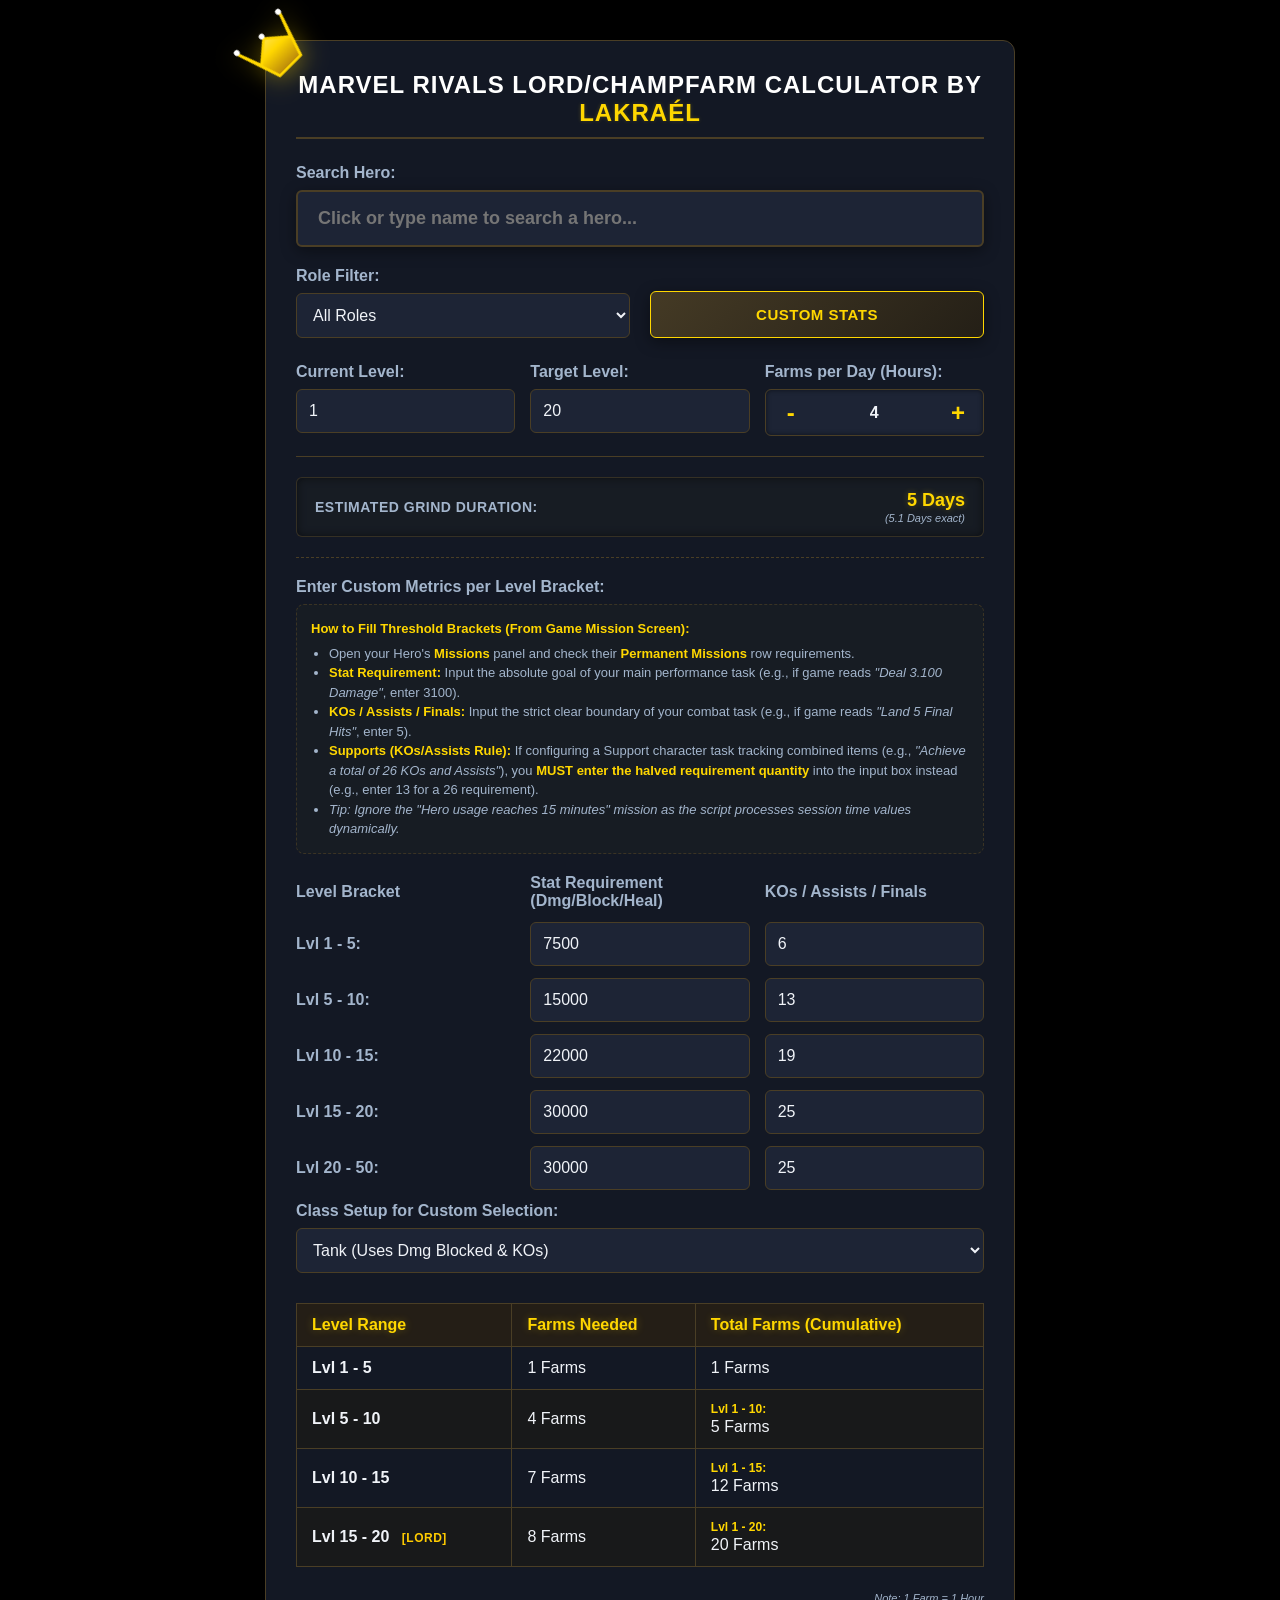
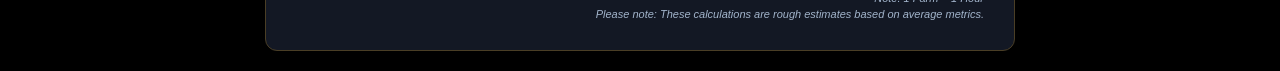
==== commit cc667161: "index.html" ====
--- a/index.html
+++ b/index.html
@@ -46,7 +46,6 @@
             max-width: 750px;
             padding: 30px;
             box-shadow: 0 12px 40px rgba(0,0,0,0.8);
-            transition: transform 0.3s ease, box-shadow 0.3s ease;
             position: relative; 
         }
 
@@ -115,7 +114,7 @@
 
         h1 {
             font-size: 24px;
-            margin-bottom: 20px;
+            margin-bottom: 25px;
             text-align: center;
             color: #ffffff;
             text-transform: uppercase;
@@ -174,16 +173,36 @@
             transform: scale(1.01);
         }
 
-        .top-controls-grid {
+        .main-search-row {
+            margin-bottom: 20px;
+            position: relative;
+        }
+
+        .main-search-row input {
+            padding: 16px 20px;
+            font-size: 18px;
+            font-weight: 600;
+            border: 2px solid var(--border-color);
+            box-shadow: 0 4px 15px rgba(0,0,0,0.4);
+        }
+
+        .main-search-row input:focus {
+            border-color: var(--accent-color);
+            box-shadow: 0 0 20px rgba(255, 215, 0, 0.25);
+        }
+
+        /* ROLE FILTER & CUSTOM STATS ROW (MATCHING IMAGE_465A47.PNG) */
+        .secondary-controls-grid {
             display: grid;
-            grid-template-columns: 2fr 1fr 1fr;
-            gap: 15px;
-            margin-bottom: 15px;
+            grid-template-columns: 1fr 1fr;
+            gap: 20px;
+            margin-bottom: 25px;
             align-items: flex-end;
         }
 
         .btn-custom-stats {
             width: 100%;
+            height: 47px;
             padding: 12px;
             background: linear-gradient(135deg, rgba(74, 62, 37, 0.9), rgba(38, 32, 21, 0.9));
             border: 1px solid var(--accent-color);
@@ -195,7 +214,6 @@
             text-transform: uppercase;
             letter-spacing: 0.5px;
             transition: all 0.2s ease;
-            height: 47px;
             display: flex;
             justify-content: center;
             align-items: center;
@@ -206,8 +224,14 @@
             background: linear-gradient(135deg, var(--accent-color), #b8860b);
             color: #000000;
             box-shadow: 0 0 15px rgba(255, 215, 0, 0.4);
-            transform: scale(1.03);
-        }
+            transform: scale(1.02);
+        }
+
+        /* ROLE OPTION COLORS WITHIN NATIVE SELECTOR Dropdown */
+        #roleFilter option[value="DPS"] { color: var(--dps-color); background-color: #151a26; }
+        #roleFilter option[value="Tank"] { color: var(--tank-color); background-color: #151a26; }
+        #roleFilter option[value="Support"] { color: var(--support-color); background-color: #151a26; }
+        #roleFilter option[value="ALL"] { color: var(--text-main); background-color: #151a26; }
 
         .suggestions-list {
             position: absolute;
@@ -242,7 +266,6 @@
 
         .suggestion-item:last-child { border-bottom: none; }
 
-        /* NEUE KRAFTVOLLE GLOWING BADGES STYLES */
         .role-badge {
             font-size: 11px;
             padding: 4px 10px;
@@ -279,19 +302,33 @@
             box-shadow: 0 0 8px rgba(255, 215, 0, 0.3);
         }
 
-        .character-info-card {
+        .info-banner-base {
             background-color: rgba(27, 34, 50, 0.7);
-            border: 1px solid var(--border-color);
             border-radius: 8px;
             padding: 15px;
-            margin-top: 5px;
-            margin-bottom: 15px;
+            margin-bottom: 20px;
             display: none;
-            box-shadow: inset 0 0 10px rgba(255, 215, 0, 0.05);
+            box-shadow: inset 0 0 10px rgba(0, 0, 0, 0.5);
+        }
+
+        #characterInfoBox { 
+            border: 1px solid var(--border-color); 
+        }
+
+        .role-info-card.tank-active { 
+            border: 1px solid var(--tank-color); 
+            box-shadow: inset 0 0 15px rgba(84, 160, 255, 0.15), 0 0 10px rgba(84, 160, 255, 0.1); 
+        }
+        .role-info-card.dps-active { 
+            border: 1px solid var(--dps-color); 
+            box-shadow: inset 0 0 15px rgba(255, 107, 107, 0.15), 0 0 10px rgba(255, 107, 107, 0.1); 
+        }
+        .role-info-card.support-active { 
+            border: 1px solid var(--support-color); 
+            box-shadow: inset 0 0 15px rgba(29, 209, 161, 0.15), 0 0 10px rgba(29, 209, 161, 0.1); 
         }
 
         .info-card-title {
-            color: var(--accent-color);
             font-weight: bold;
             font-size: 14px;
             margin-bottom: 6px;
@@ -302,6 +339,11 @@
             gap: 6px;
         }
 
+        #characterInfoBox .info-card-title { color: var(--accent-color); }
+        .role-info-card.tank-active .info-card-title { color: var(--tank-color); }
+        .role-info-card.dps-active .info-card-title { color: var(--dps-color); }
+        .role-info-card.support-active .info-card-title { color: var(--support-color); }
+
         .info-card-text {
             color: var(--text-main);
             font-size: 14px;
@@ -315,6 +357,49 @@
             margin-bottom: 20px;
             border-bottom: 1px solid var(--border-color);
             padding-bottom: 20px;
+        }
+
+        .counter-container {
+            display: flex;
+            align-items: center;
+            background-color: var(--input-bg);
+            border: 1px solid var(--border-color);
+            border-radius: 6px;
+            height: 47px;
+            overflow: hidden;
+            box-shadow: inset 0 0 5px rgba(0,0,0,0.5);
+        }
+        .counter-btn {
+            background: transparent;
+            border: none;
+            color: var(--accent-color);
+            font-size: 24px;
+            font-weight: bold;
+            width: 50px;
+            height: 100%;
+            cursor: pointer;
+            transition: background-color 0.2s, color 0.2s;
+            display: flex;
+            justify-content: center;
+            align-items: center;
+            user-select: none;
+            -webkit-user-select: none;
+        }
+        .counter-btn:hover {
+            background-color: rgba(255, 215, 0, 0.1);
+        }
+        .counter-btn:active {
+            background-color: rgba(255, 215, 0, 0.2);
+            color: #ffffff;
+        }
+        .counter-display {
+            flex: 1;
+            text-align: center;
+            font-size: 16px;
+            color: var(--text-main);
+            font-weight: 600;
+            user-select: none;
+            -webkit-user-select: none;
         }
 
         .planner-result-bar {
@@ -360,6 +445,25 @@
             margin-top: 20px;
             border-top: 1px dashed var(--border-color);
             padding-top: 20px;
+        }
+
+        .custom-tutorial-box {
+            background-color: rgba(255, 215, 0, 0.02);
+            border: 1px dashed rgba(74, 62, 37, 0.7);
+            border-radius: 8px;
+            padding: 14px;
+            margin-top: 8px;
+            margin-bottom: 20px;
+            font-size: 13px;
+            line-height: 1.5;
+            color: var(--text-muted);
+        }
+        .custom-tutorial-box strong {
+            color: var(--accent-color);
+        }
+        .custom-tutorial-box ul {
+            margin-left: 18px;
+            margin-top: 5px;
         }
 
         .grid-row {
@@ -572,6 +676,9 @@
         }
 
         @media (max-width: 650px) {
+            .secondary-controls-grid {
+                grid-template-columns: 1fr;
+            }
             .level-tracker-grid {
                 grid-template-columns: 1fr;
                 gap: 10px;
@@ -610,13 +717,20 @@
 
     <h1>Marvel Rivals Lord/Champfarm Calculator by <span class="shimmer-name">Lakraél</span></h1>
     
-    <div class="top-controls-grid">
-        <div class="form-group" style="margin-bottom: 0;">
-            <label for="charSearch">Search Hero:</label>
-            <input type="text" id="charSearch" placeholder="Click or type name..." autocomplete="off">
-            <div id="suggestionsPanel" class="suggestions-list"></div>
-        </div>
-        <div class="form-group" style="margin-bottom: 0;">
+    <div class="main-search-row">
+        <label for="charSearch">Search Hero:</label>
+        <input type="text" id="charSearch" placeholder="Click or type name to search a hero..." autocomplete="off">
+        <div id="suggestionsPanel" class="suggestions-list"></div>
+    </div>
+
+    <div class="info-banner-base" id="characterInfoBox">
+        <div class="info-card-title">⚠️ Character-specific information:</div>
+        <div class="info-card-text" id="characterInfoText"></div>
+    </div>
+
+    <!-- ADJUSTED BALANCED GRID SITTING FLUSH TOGETHER WITHOUT OVERLAPPING LABEL GAPS -->
+    <div class="secondary-controls-grid">
+        <div style="width: 100%;">
             <label for="roleFilter">Role Filter:</label>
             <select id="roleFilter">
                 <option value="ALL">All Roles</option>
@@ -625,28 +739,31 @@
                 <option value="Support">Support</option>
             </select>
         </div>
-        <div class="form-group" style="margin-bottom: 0;">
-            <button class="btn-custom-stats" id="openStatsModal">Custom Stats</button>
-        </div>
+        <button class="btn-custom-stats" id="openStatsModal">Custom Stats</button>
     </div>
 
-    <div class="character-info-card" id="characterInfoBox">
-        <div class="info-card-title">⚠️ Character-specific information:</div>
-        <div class="info-card-text" id="characterInfoText"></div>
+    <div class="info-banner-base role-info-card" id="roleInfoBox">
+        <div class="info-card-title" id="roleInfoTitle"></div>
+        <div class="info-card-text" id="roleInfoText"></div>
     </div>
 
-    <div class="level-tracker-grid" style="margin-top: 15px;">
+    <div class="level-tracker-grid">
         <div class="form-group" style="margin-bottom: 0;">
             <label for="currentLevel">Current Level:</label>
             <input type="number" id="currentLevel" value="1" min="1" max="50">
         </div>
+        <div class="form-group" style="margin-bottom: 0; position: relative;">
+            <label for="targetLevel">Target Level:</label>
+            <input type="number" id="targetLevel" value="20" min="1" max="50">
+            <div id="targetLevelHint" style="font-size: 11px; color: var(--accent-color); margin-top: 4px; display: none; font-style: italic; position: absolute; top: 100%; left: 0; white-space: nowrap; z-index: 10;">Info: You can select any target level from 1 to 50.</div>
+        </div>
         <div class="form-group" style="margin-bottom: 0;">
-            <label for="targetLevel">Target Level:</label>
-            <input type="number" id="targetLevel" value="50" min="1" max="50">
-        </div>
-        <div class="form-group" style="margin-bottom: 0;">
-            <label for="farmsPerDay">Farms per Day (Hours):</label>
-            <input type="number" id="farmsPerDay" value="4" min="1" max="24">
+            <label>Farms per Day (Hours):</label>
+            <div class="counter-container">
+                <button type="button" class="counter-btn" id="btnMinus">-</button>
+                <div class="counter-display" id="farmsPerDayDisplay">4</div>
+                <button type="button" class="counter-btn" id="btnPlus">+</button>
+            </div>
         </div>
     </div>
 
@@ -661,6 +778,18 @@
     <!-- Custom Threshold Input Fields -->
     <div id="customInputs" class="custom-inputs">
         <label>Enter Custom Metrics per Level Bracket:</label>
+        
+        <div class="custom-tutorial-box">
+            <strong>How to Fill Threshold Brackets (From Game Mission Screen):</strong>
+            <ul>
+                <li>Open your Hero's <strong>Missions</strong> panel and check their <strong>Permanent Missions</strong> row requirements.</li>
+                <li><strong>Stat Requirement:</strong> Input the absolute goal of your main performance task (e.g., if game reads <em>"Deal 3.100 Damage"</em>, enter <code>3100</code>).</li>
+                <li><strong>KOs / Assists / Finals:</strong> Input the strict clear boundary of your combat task (e.g., if game reads <em>"Land 5 Final Hits"</em>, enter <code>5</code>).</li>
+                <li><strong>Supports (KOs/Assists Rule):</strong> If configuring a Support character task tracking combined items (e.g., <em>"Achieve a total of 26 KOs and Assists"</em>), you <strong>MUST enter the halved requirement quantity</strong> into the input box instead (e.g., enter <code>13</code> for a 26 requirement).</li>
+                <li><em>Tip: Ignore the "Hero usage reaches 15 minutes" mission as the script processes session time values dynamically.</em></li>
+            </ul>
+        </div>
+
         <div class="grid-row">
             <span>Level Bracket</span>
             <span>Stat Requirement (Dmg/Block/Heal)</span>
@@ -778,8 +907,10 @@
     };
 
     let coreStats = { ...defaultCoreStats };
+    let farmsPerDayValue = 4; 
 
     const database = {
+        "Adam Warlock": { class: "Support", lines: [[0,0],[0,0],[0,0],[0,0],[0,0]] },
         "Angela": { class: "Tank", lines: [[7500, 6], [15000, 13], [22000, 19], [30000, 25], [30000, 25]] },
         "Black Cat": { class: "DPS", lines: [[3700, 5], [7500, 10], [11000, 15], [15000, 20], [15000, 20]] },
         "Black Panther / BP": { class: "DPS", lines: [[3700, 5], [7500, 10], [11000, 15], [15000, 20], [15000, 20]] },
@@ -807,6 +938,7 @@
         "Loki": { class: "Support", lines: [[5400, 7.5], [11000, 15], [16000, 22.5], [21000, 30], [21000, 30]] },
         "Magik": { class: "DPS", lines: [[4400, 5], [8800, 10], [13000, 15], [18000, 20], [18000, 20]] },
         "Magneto": { class: "Tank", lines: [[9000, 7], [18000, 15], [27000, 22], [36000, 29], [36000, 29]] },
+        "Mantis": { class: "Support", lines: [[0,0],[0,0],[0,0],[0,0],[0,0]] },
         "Moon Knight": { class: "DPS", lines: [[4400, 4], [8800, 8], [13000, 12], [18000, 17], [18000, 17]] },
         "Mr. Fantastic": { class: "DPS", lines: [[5100, 5], [10000, 10], [15000, 15], [20000, 20], [20000, 20]] },
         "Namor": { class: "DPS", lines: [[5100, 4], [10000, 8], [15000, 12], [20000, 17], [20000, 17]] },
@@ -823,6 +955,7 @@
         "The Punisher": { class: "DPS", lines: [[5100, 5], [10000, 10], [15000, 15], [20000, 20], [20000, 20]] },
         "The Thing": { class: "Tank", lines: [[10000, 7], [21000, 15], [31000, 22], [42000, 29], [42000, 29]] },
         "Thor": { class: "Tank", lines: [[9000, 6], [18000, 13], [27000, 19], [36000, 25], [36000, 25]] },
+        "Ultron": { class: "Support", lines: [[0,0],[0,0],[0,0],[0,0],[0,0]] },
         "Venom": { class: "Tank", lines: [[10000, 6], [21000, 13], [31000, 19], [42000, 25], [42000, 25]] },
         "White Fox": { class: "Support", lines: [[5400, 7.5], [11000, 15], [16000, 22.5], [21000, 30], [21000, 30]] },
         "Winter Soldier": { class: "DPS", lines: [[3700, 4], [7500, 8], [11000, 12], [15000, 17], [15000, 17]] },
@@ -837,7 +970,6 @@
         { min: 20, max: 50, costPerLevel: 1600, questPoints: 80, timePoints: 240, name: "Lvl 20 - 50", badge: '<span class="rank-badge rank-champion">[Champion]</span>' }
     ];
 
-    // ERSTELLUNG DER PRÄZISEN SORTIERUNGSLOGIK (1. Tanks, 2. DPS, 3. Support -> und alphabetisch innerhalb)
     const roleSortOrder = { "Tank": 1, "DPS": 2, "Support": 3 };
     const sortedCharacterNames = Object.keys(database).sort((a, b) => {
         const roleA = database[a].class;
@@ -856,6 +988,10 @@
     const customInputsDiv = document.getElementById("customInputs");
     const infoBox = document.getElementById("characterInfoBox");
     const infoText = document.getElementById("characterInfoText");
+
+    const roleInfoBox = document.getElementById("roleInfoBox");
+    const roleInfoTitle = document.getElementById("roleInfoTitle");
+    const roleInfoText = document.getElementById("roleInfoText");
 
     const statsModal = document.getElementById("statsModal");
     const openStatsBtn = document.getElementById("openStatsModal");
@@ -914,7 +1050,6 @@
             panel.appendChild(div);
         }
 
-        // Nutzt jetzt das vorsortierte Array anstelle des unsortierten Objekts
         sortedCharacterNames.forEach(name => {
             const data = database[name];
             const matchesSearch = name.toLowerCase().includes(query);
@@ -943,6 +1078,9 @@
             infoBox.style.display = "block";
         } else if (key === "White Fox") {
             infoText.textContent = "For whitefox's calculation to apply, there must always be 2 white foxes in a game";
+            infoBox.style.display = "block";
+        } else if (key === "Adam Warlock" || key === "Mantis" || key === "Ultron") {
+            infoText.textContent = "Not calculable as their healing aspects can only be fully utilized in special farms.";
             infoBox.style.display = "block";
         } else {
             infoBox.style.display = "none";
@@ -968,10 +1106,91 @@
         calculate();
     }
 
+    function updateRoleInfoBox() {
+        const selectedRole = roleFilter.value;
+        roleInfoBox.className = "info-banner-base role-info-card";
+        
+        if (selectedRole === "Tank") {
+            roleInfoTitle.textContent = "🛡️ Tank Class Active";
+            roleInfoText.textContent = "Tanks rely heavily on Damage Blocked and high round KOs to optimize level progression loops.";
+            roleInfoBox.classList.add("tank-active");
+            roleInfoBox.style.display = "block";
+        } else if (selectedRole === "DPS") {
+            roleInfoTitle.textContent = "⚔️ DPS Class Active";
+            roleInfoText.textContent = "DPS classes prioritize absolute Damage output and Final Hits. Keep track of the 80 maximum cap for Final Hits!";
+            roleInfoBox.classList.add("dps-active");
+            roleInfoBox.style.display = "block";
+        } else if (selectedRole === "Support") {
+            roleInfoTitle.textContent = "💚 Support Class Active";
+            roleInfoText.textContent = "Supports scale through Healing output and combined KOs/Assists. Remember the halving rule when entering custom stats!";
+            roleInfoBox.classList.add("support-active");
+            roleInfoBox.style.display = "block";
+        } else {
+            roleInfoBox.style.display = "none";
+        }
+    }
+
+    let holdTimeout = null;
+    let holdInterval = null;
+
+    function bindCounterControl(btnId, direction) {
+        const btn = document.getElementById(btnId);
+        
+        const triggerStart = (e) => {
+            e.preventDefault();
+            adjustCounterValue(direction * 1); 
+            
+            holdTimeout = setTimeout(() => {
+                holdInterval = setInterval(() => {
+                    adjustCounterValue(direction * 2); 
+                }, 140);
+            }, 1000);
+        };
+
+        const triggerEnd = () => {
+            clearTimeout(holdTimeout);
+            clearInterval(holdInterval);
+        };
+
+        btn.addEventListener("mousedown", triggerStart);
+        btn.addEventListener("mouseup", triggerEnd);
+        btn.addEventListener("mouseleave", triggerEnd);
+        btn.addEventListener("touchstart", triggerStart, { passive: false });
+        btn.addEventListener("touchend", triggerEnd);
+        btn.addEventListener("touchcancel", triggerEnd);
+    }
+
+    function adjustCounterValue(amount) {
+        farmsPerDayValue += amount;
+        if (farmsPerDayValue > 24) farmsPerDayValue = 24;
+        if (farmsPerDayValue < 0) farmsPerDayValue = 0;
+        
+        const display = document.getElementById("farmsPerDayDisplay");
+        display.textContent = farmsPerDayValue === 0 ? "None" : farmsPerDayValue;
+        calculate();
+    }
+
+    bindCounterControl("btnMinus", -1);
+    bindCounterControl("btnPlus", 1);
+
     searchInput.addEventListener("click", () => { searchInput.value = ""; showSuggestions(); });
     searchInput.addEventListener("focus", showSuggestions);
     searchInput.addEventListener("input", showSuggestions);
-    roleFilter.addEventListener("change", showSuggestions);
+    
+    roleFilter.addEventListener("change", () => {
+        showSuggestions();
+        updateRoleInfoBox();
+    });
+
+    const targetLevelInput = document.getElementById("targetLevel");
+    const targetLevelHint = document.getElementById("targetLevelHint");
+
+    targetLevelInput.addEventListener("focus", () => {
+        targetLevelHint.style.display = "block";
+    });
+    targetLevelInput.addEventListener("blur", () => {
+        targetLevelHint.style.display = "none";
+    });
 
     document.addEventListener("click", (e) => {
         if (!searchInput.contains(e.target) && !panel.contains(e.target) && !roleFilter.contains(e.target)) {
@@ -980,8 +1199,7 @@
     });
 
     document.getElementById("currentLevel").addEventListener("input", calculate);
-    document.getElementById("targetLevel").addEventListener("input", calculate);
-    document.getElementById("farmsPerDay").addEventListener("input", calculate);
+    targetLevelInput.addEventListener("input", calculate);
     document.getElementById("customClass").addEventListener("change", calculate);
     for (let i = 1; i <= 5; i++) {
         document.getElementById(`custom_d${i}`).addEventListener('input', calculate);
@@ -995,12 +1213,21 @@
 
     function calculate() {
         let currentLvl = parseInt(document.getElementById("currentLevel").value) || 1;
-        let targetLvl = parseInt(document.getElementById("targetLevel").value) || 50;
-        let farmsPerDay = parseFloat(document.getElementById("farmsPerDay").value) || 1;
+        let targetLvl = parseInt(targetLevelInput.value) || 20;
 
         if (currentLvl < 1) currentLvl = 1; if (currentLvl > 50) currentLvl = 50;
         if (targetLvl < 1) targetLvl = 1; if (targetLvl > 50) targetLvl = 50;
-        if (farmsPerDay < 1) farmsPerDay = 1;
+
+        const tableBody = document.getElementById("resultTableBody");
+        const daysResultDisplay = document.getElementById("daysResultDisplay");
+        const exactDaysDisplay = document.getElementById("exactDaysDisplay");
+
+        if (selectedCharacterKey === "Adam Warlock" || selectedCharacterKey === "Mantis" || selectedCharacterKey === "Ultron") {
+            tableBody.innerHTML = `<tr><td colspan="3" style="text-align:center; color:var(--text-muted); font-style:italic;">This hero is not calculable as their healing aspects can only be fully utilized in special farms.</td></tr>`;
+            daysResultDisplay.textContent = "N/A";
+            exactDaysDisplay.textContent = "(Not calculable)";
+            return;
+        }
 
         let charClass = "";
         let lines = [];
@@ -1032,7 +1259,6 @@
 
         let farmsCumulative = 0;
         let firstPrintedRow = true;
-        const tableBody = document.getElementById("resultTableBody");
         tableBody.innerHTML = ""; 
 
         levelRanges.forEach((range, index) => {
@@ -1070,15 +1296,15 @@
             firstPrintedRow = false;
         });
 
-        const daysResultDisplay = document.getElementById("daysResultDisplay");
-        const exactDaysDisplay = document.getElementById("exactDaysDisplay");
-
         if (tableBody.innerHTML === "" || currentLvl >= targetLvl || farmsCumulative <= 0) {
             tableBody.innerHTML = `<tr><td colspan="3" style="text-align:center; color:var(--text-muted);">Your target level is equal to or lower than your current level!</td></tr>`;
             daysResultDisplay.textContent = "0 Days";
             exactDaysDisplay.textContent = "(0.0 Days exact)";
+        } else if (farmsPerDayValue === 0) {
+            daysResultDisplay.textContent = "N/A";
+            exactDaysDisplay.textContent = "(Farms set to None)";
         } else {
-            let totalDaysNeeded = farmsCumulative / farmsPerDay;
+            let totalDaysNeeded = farmsCumulative / farmsPerDayValue;
             daysResultDisplay.textContent = `${Math.round(totalDaysNeeded)} Days`;
             exactDaysDisplay.textContent = `(${totalDaysNeeded.toFixed(1)} Days exact)`;
         }
